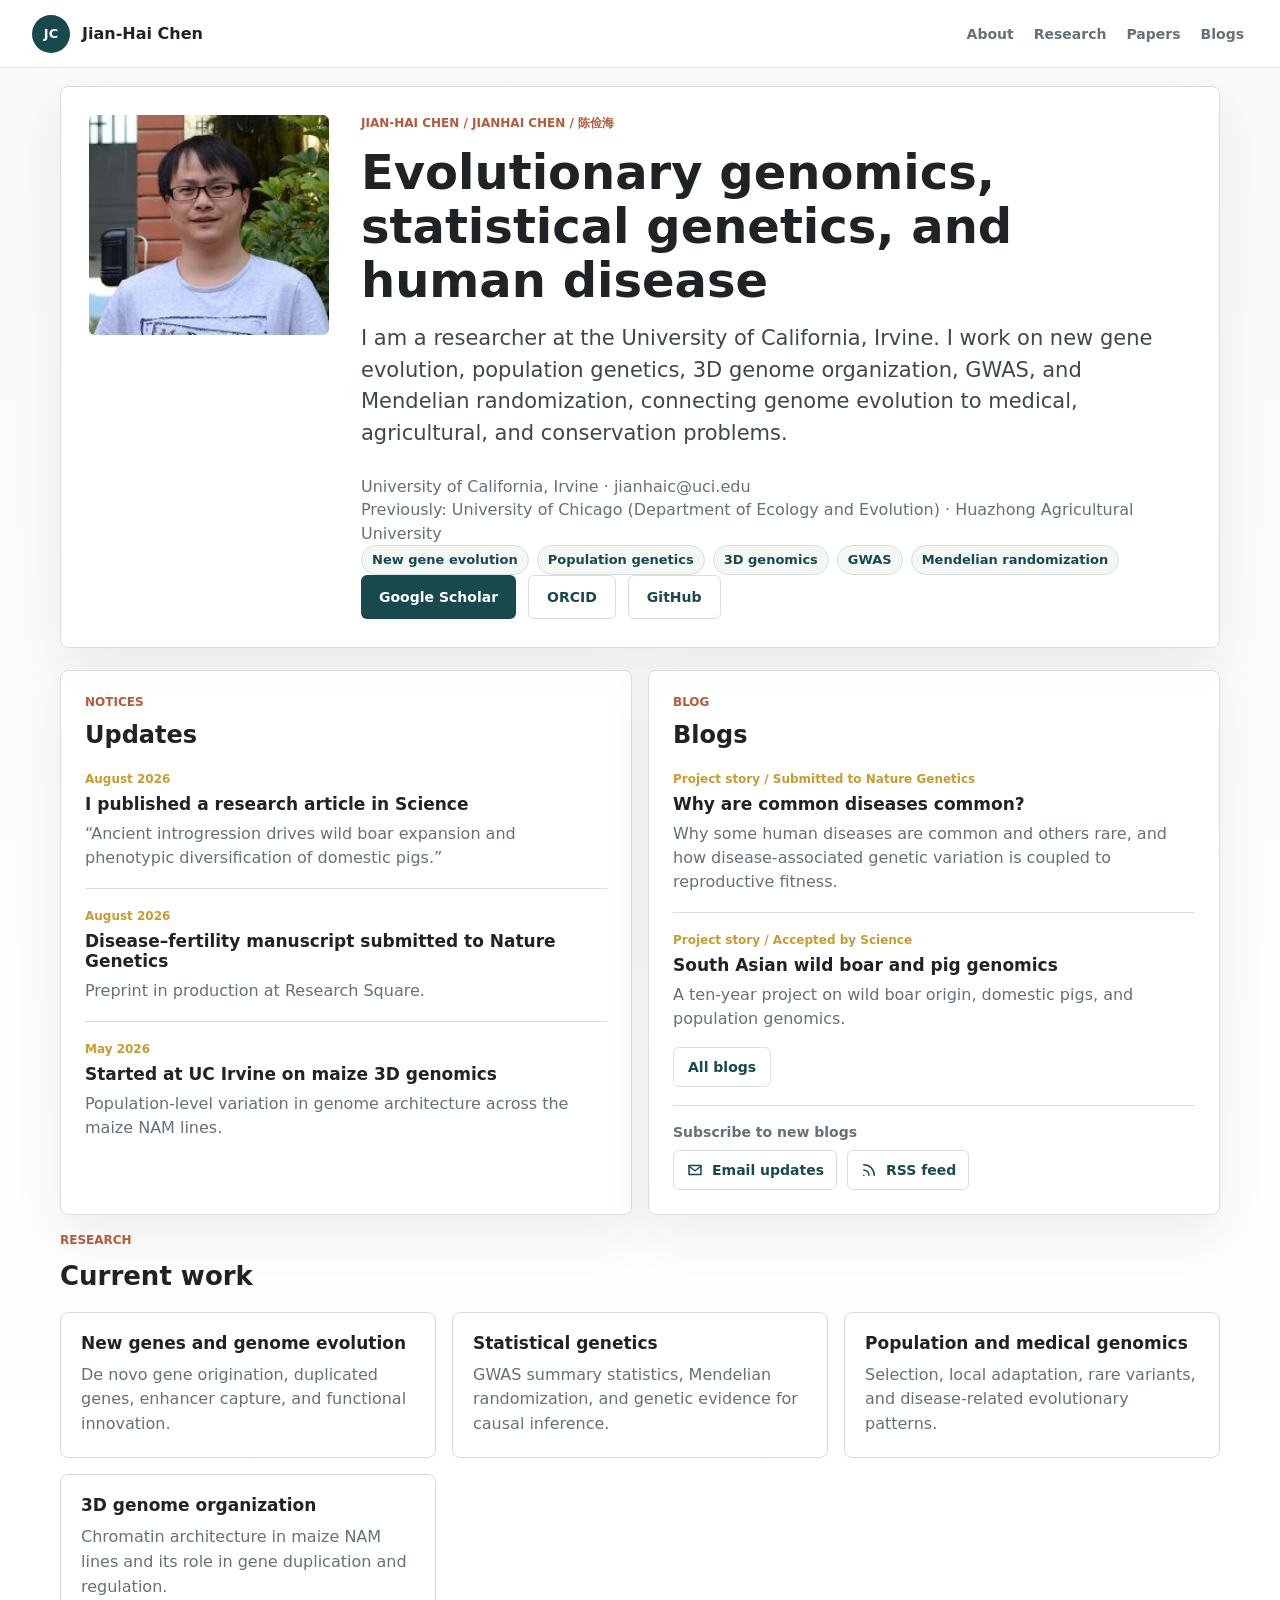
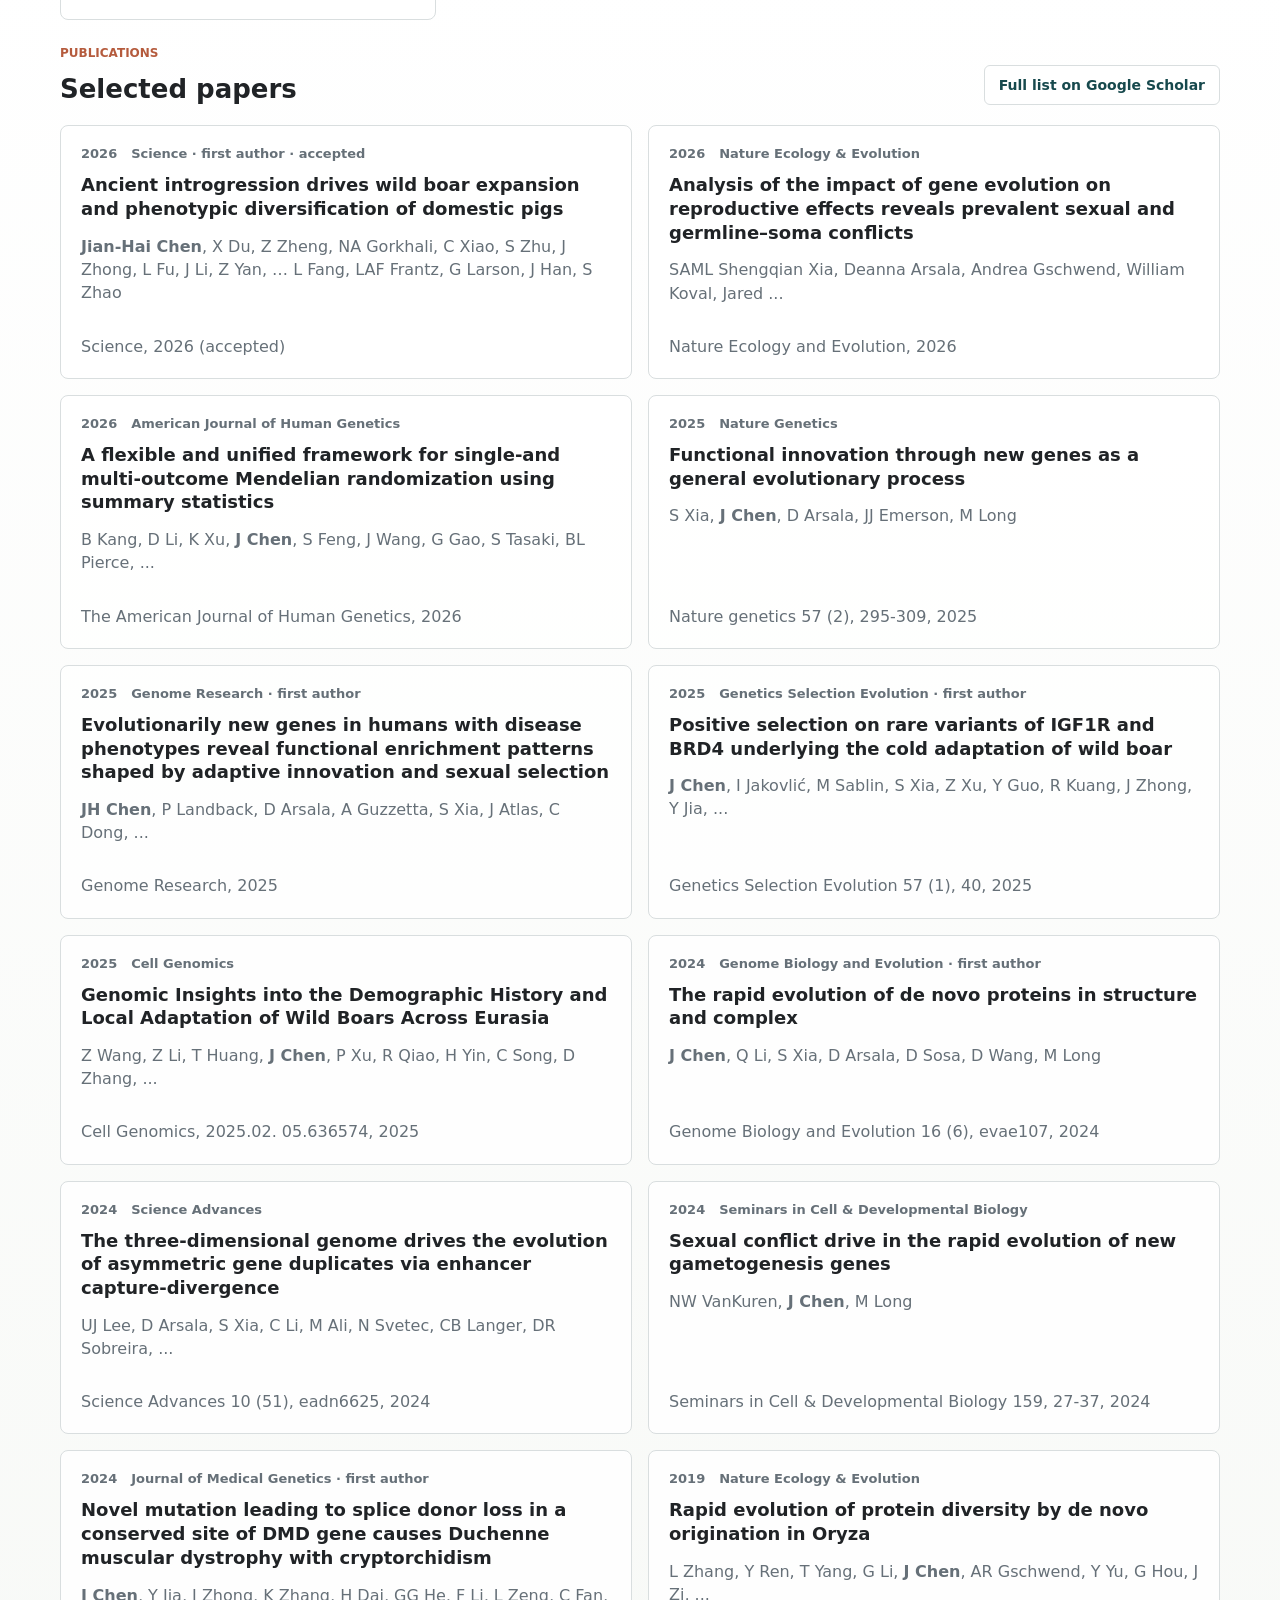
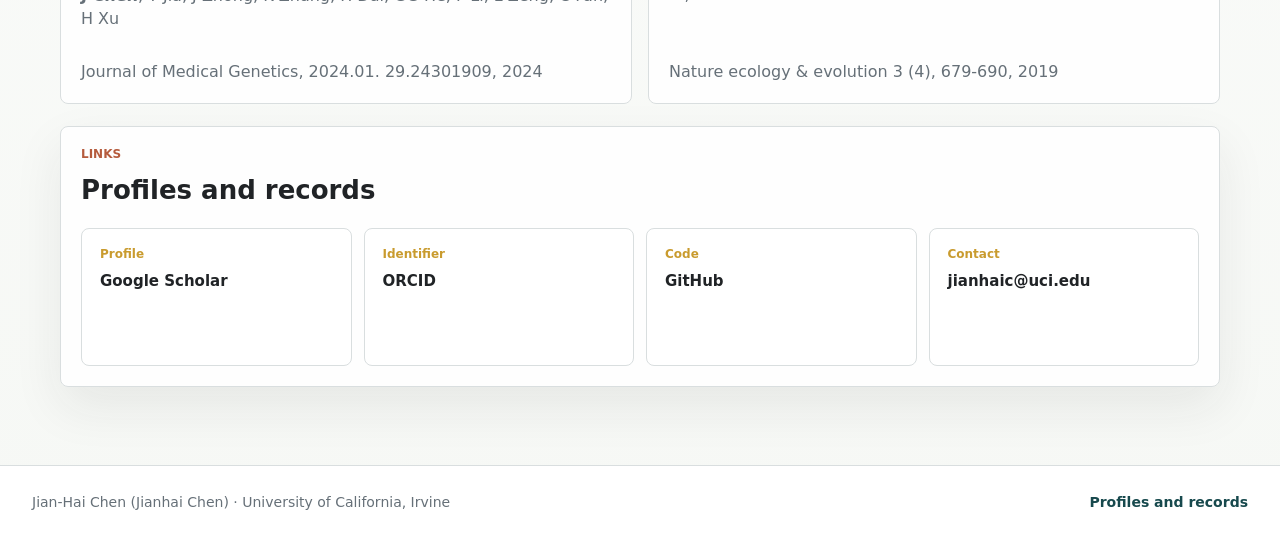
==== index.html @ 991380fd "Reword the Science update" ====
<!doctype html>
<!--
  ============================================================
  HOW TO EDIT  -  no build step, no JavaScript.
  Every word on this page is plain text inside this one file.
  Open it, change the words between the tags, save, then run
  ./publish.sh "what you changed"   (or: git add -A && git commit && git push)
  Sections are marked with  <!== EDIT ==>  comments below.
  ============================================================
-->
<html lang="en">
  <head>
    <meta charset="utf-8">
    <meta name="viewport" content="width=device-width, initial-scale=1">
    <title>Jian-Hai Chen (Jianhai Chen) | Evolutionary and statistical genomics, UC Irvine</title>
    <meta name="description" content="Jian-Hai Chen (Jianhai Chen), University of California, Irvine. Research on new gene evolution, population genetics, 3D genome organization, GWAS, and Mendelian randomization.">
    <meta name="author" content="Jian-Hai Chen">
    <link rel="canonical" href="https://jianhaichen.github.io/">
    <meta property="og:type" content="profile">
    <meta property="og:title" content="Jian-Hai Chen (Jianhai Chen) - Evolutionary and statistical genomics">
    <meta property="og:description" content="Research on new gene evolution, population genetics, 3D genome organization, GWAS, and Mendelian randomization. University of California, Irvine.">
    <meta property="og:url" content="https://jianhaichen.github.io/">
    <meta property="og:image" content="https://jianhaichen.github.io/assets/profile.jpg">
    <meta name="twitter:card" content="summary">
    <link rel="alternate" type="application/rss+xml" title="Jian-Hai Chen Blogs" href="feed.xml">
    <link rel="stylesheet" href="styles.css?v=20260829">
    <script type="application/ld+json">
{
  "@context": "https://schema.org",
  "@type": "Person",
  "name": "Jian-Hai Chen",
  "alternateName": [
    "Jianhai Chen",
    "陈俭海",
    "JH Chen"
  ],
  "url": "https://jianhaichen.github.io/",
  "image": "https://jianhaichen.github.io/assets/profile.jpg",
  "jobTitle": "Researcher",
  "affiliation": {
    "@type": "Organization",
    "name": "University of California, Irvine"
  },
  "alumniOf": [
    {
      "@type": "Organization",
      "name": "University of Chicago"
    },
    {
      "@type": "Organization",
      "name": "Huazhong Agricultural University"
    }
  ],
  "worksFor": {
    "@type": "Organization",
    "name": "University of California, Irvine"
  },
  "email": "mailto:jianhaic@uci.edu",
  "knowsAbout": [
    "Evolutionary genomics",
    "New gene evolution",
    "Population genetics",
    "3D genome organization",
    "GWAS",
    "Mendelian randomization",
    "Statistical genetics"
  ],
  "sameAs": [
    "https://scholar.google.com/citations?user=1-onMXMAAAAJ",
    "https://orcid.org/0000-0003-0093-2003",
    "https://github.com/JianhaiChen"
  ]
}
    </script>
  </head>
  <body>
    <header class="site-header" aria-label="Site navigation">
      <a class="brand" href="#top" aria-label="Jian-Hai Chen home">
        <span class="brand-mark" aria-hidden="true">JC</span>
        <span>Jian-Hai Chen</span>
      </a>
      <nav class="nav-links" aria-label="Primary">
        <a href="#about">About</a>
        <a href="#research">Research</a>
        <a href="#publications">Papers</a>
        <a href="notes/">Blogs</a>
      </nav>
    </header>

    <main id="top">

      <!-- =============== EDIT: name, one-line pitch, bio =============== -->
      <section class="front-section" id="about">
        <article class="front-card bio-card">
          <img class="bio-photo" src="assets/profile.jpg" alt="Portrait of Jian-Hai Chen" width="220" height="220">
          <div class="bio-text">
            <p class="eyebrow">Jian-Hai Chen / Jianhai Chen / &#38472;&#20461;&#28023;</p>
            <h1>Evolutionary genomics, statistical genetics, and human disease</h1>
            <p class="lead">
              I am a researcher at the University of California, Irvine. I work on new gene
              evolution, population genetics, 3D genome organization, GWAS, and Mendelian
              randomization, connecting genome evolution to medical, agricultural, and
              conservation problems.
            </p>
            <p class="profile-affiliation">University of California, Irvine &middot; jianhaic@uci.edu</p>
            <p class="profile-affiliation">Previously: University of Chicago (Department of Ecology and Evolution) &middot; Huazhong Agricultural University</p>
            <div class="profile-tags" aria-label="Research interests">
              <span class="tag">New gene evolution</span>
              <span class="tag">Population genetics</span>
              <span class="tag">3D genomics</span>
              <span class="tag">GWAS</span>
              <span class="tag">Mendelian randomization</span>
            </div>
            <div class="hero-actions">
              <a class="primary-link" href="https://scholar.google.com/citations?user=1-onMXMAAAAJ&amp;hl=en">Google Scholar</a>
              <a class="secondary-link" href="https://orcid.org/0000-0003-0093-2003">ORCID</a>
              <a class="secondary-link" href="https://github.com/JianhaiChen">GitHub</a>
            </div>
          </div>
        </article>
      </section>

      <section class="activity-row" aria-label="Updates and blogs">

        <!-- =============== EDIT: news items. Copy one block to add one. =============== -->
        <article class="front-card notice-card" id="notices">
          <div class="card-heading">
            <div>
              <p class="eyebrow">Notices</p>
              <h2>Updates</h2>
            </div>
          </div>
          <div class="compact-list">
            <div class="compact-item">
              <span>August 2026</span>
              <h3>I published a research article in Science</h3>
              <p>&ldquo;Ancient introgression drives wild boar expansion and phenotypic diversification of domestic pigs.&rdquo;</p>
            </div>
            <div class="compact-item">
              <span>August 2026</span>
              <h3>Disease&ndash;fertility manuscript submitted to Nature Genetics</h3>
              <p>Preprint in production at Research Square.</p>
            </div>
            <div class="compact-item">
              <span>May 2026</span>
              <h3>Started at UC Irvine on maize 3D genomics</h3>
              <p>Population-level variation in genome architecture across the maize NAM lines.</p>
            </div>
          </div>
        </article>

        <!-- =============== EDIT: blog links. Blog pages live in notes/ =============== -->
        <article class="front-card blog-card" id="blog">
          <div class="card-heading">
            <div>
              <p class="eyebrow">Blog</p>
              <h2>Blogs</h2>
            </div>
          </div>
          <div class="compact-list">
            <div class="compact-item">
              <span>Project story / Submitted to Nature Genetics</span>
              <h3><a href="notes/why-are-common-diseases-common.html">Why are common diseases common?</a></h3>
              <p>Why some human diseases are common and others rare, and how disease-associated genetic variation is coupled to reproductive fitness.</p>
            </div>
            <div class="compact-item">
              <span>Project story / Accepted by Science</span>
              <h3><a href="notes/south-asian-wild-boar-and-pig.html">South Asian wild boar and pig genomics</a></h3>
              <p>A ten-year project on wild boar origin, domestic pigs, and population genomics.</p>
            </div>
          </div>
          <div class="blog-actions">
            <a class="section-link" href="notes/">All blogs</a>
          </div>
          <div class="subscribe-box" aria-label="Subscribe to blogs">
            <p>Subscribe to new blogs</p>
            <div class="subscribe-actions">
              <form action="https://blogtrottr.com/" method="get">
                <input type="hidden" name="subscribe" value="https://jianhaichen.github.io/feed.xml">
                <button class="icon-link" type="submit">
                  <svg viewBox="0 0 24 24" aria-hidden="true">
                    <path d="M4 6h16v12H4z"></path>
                    <path d="m4 7 8 6 8-6"></path>
                  </svg>
                  <span>Email updates</span>
                </button>
              </form>
              <a class="icon-link" href="feed.xml">
                <svg viewBox="0 0 24 24" aria-hidden="true">
                  <path d="M5 19h.01"></path>
                  <path d="M5 5a14 14 0 0 1 14 14"></path>
                  <path d="M5 12a7 7 0 0 1 7 7"></path>
                </svg>
                <span>RSS feed</span>
              </a>
            </div>
          </div>
        </article>
      </section>

      <div class="content-shell research-only-shell">
        <div class="research-column">

          <!-- =============== EDIT: research themes =============== -->
          <section class="section-block research-section" id="research">
            <div class="section-heading">
              <p class="eyebrow">Research</p>
              <h2>Current work</h2>
            </div>
            <div class="focus-grid">
              <article>
                <h3>New genes and genome evolution</h3>
                <p>De novo gene origination, duplicated genes, enhancer capture, and functional innovation.</p>
              </article>
              <article>
                <h3>Statistical genetics</h3>
                <p>GWAS summary statistics, Mendelian randomization, and genetic evidence for causal inference.</p>
              </article>
              <article>
                <h3>Population and medical genomics</h3>
                <p>Selection, local adaptation, rare variants, and disease-related evolutionary patterns.</p>
              </article>
              <article>
                <h3>3D genome organization</h3>
                <p>Chromatin architecture in maize NAM lines and its role in gene duplication and regulation.</p>
              </article>
            </div>
          </section>

          <!-- =============== EDIT: selected papers. Copy an <article> to add one. =============== -->
          <section class="section-block publication-links-section" id="publications">
            <div class="section-heading with-action">
              <div>
                <p class="eyebrow">Publications</p>
                <h2>Selected papers</h2>
              </div>
              <a class="section-link" href="https://scholar.google.com/citations?user=1-onMXMAAAAJ&amp;hl=en">Full list on Google Scholar</a>
            </div>
            <div class="featured-list">
        <article class="featured-item">
          <div class="featured-meta">
            <span>2026</span>
            <span>Science &middot; first author &middot; accepted</span>
          </div>
          <a class="featured-title" href="notes/south-asian-wild-boar-and-pig.html">Ancient introgression drives wild boar expansion and phenotypic diversification of domestic pigs</a>
          <p class="featured-authors"><strong>Jian-Hai Chen</strong>, X Du, Z Zheng, NA Gorkhali, C Xiao, S Zhu, J Zhong, L Fu, J Li, Z Yan, &hellip; L Fang, LAF Frantz, G Larson, J Han, S Zhao</p>
          <p class="featured-venue">Science, 2026 (accepted)</p>
        </article>
        <article class="featured-item">
          <div class="featured-meta">
            <span>2026</span>
            <span>Nature Ecology &amp; Evolution</span>
          </div>
          <a class="featured-title" href="https://scholar.google.com/citations?view_op=view_citation&amp;hl=zh-CN&amp;user=1-onMXMAAAAJ&amp;pagesize=100&amp;sortby=pubdate&amp;citation_for_view=1-onMXMAAAAJ:UxriW0iASnsC">Analysis of the impact of gene evolution on reproductive effects reveals prevalent sexual and germline–soma conflicts</a>
          <p class="featured-authors">SAML Shengqian Xia, Deanna Arsala, Andrea Gschwend, William Koval, Jared ...</p>
          <p class="featured-venue">Nature Ecology and Evolution, 2026</p>
        </article>
        <article class="featured-item">
          <div class="featured-meta">
            <span>2026</span>
            <span>American Journal of Human Genetics</span>
          </div>
          <a class="featured-title" href="https://scholar.google.com/citations?view_op=view_citation&amp;hl=zh-CN&amp;user=1-onMXMAAAAJ&amp;pagesize=100&amp;sortby=pubdate&amp;citation_for_view=1-onMXMAAAAJ:dshw04ExmUIC">A flexible and unified framework for single-and multi-outcome Mendelian randomization using summary statistics</a>
          <p class="featured-authors">B Kang, D Li, K Xu, <strong>J Chen</strong>, S Feng, J Wang, G Gao, S Tasaki, BL Pierce, ...</p>
          <p class="featured-venue">The American Journal of Human Genetics, 2026</p>
        </article>
        <article class="featured-item">
          <div class="featured-meta">
            <span>2025</span>
            <span>Nature Genetics</span>
          </div>
          <a class="featured-title" href="https://scholar.google.com/citations?view_op=view_citation&amp;hl=zh-CN&amp;user=1-onMXMAAAAJ&amp;citation_for_view=1-onMXMAAAAJ:a0OBvERweLwC">Functional innovation through new genes as a general evolutionary process</a>
          <p class="featured-authors">S Xia, <strong>J Chen</strong>, D Arsala, JJ Emerson, M Long</p>
          <p class="featured-venue">Nature genetics 57 (2), 295-309, 2025</p>
        </article>
        <article class="featured-item">
          <div class="featured-meta">
            <span>2025</span>
            <span>Genome Research &middot; first author</span>
          </div>
          <a class="featured-title" href="https://scholar.google.com/citations?view_op=view_citation&amp;hl=zh-CN&amp;user=1-onMXMAAAAJ&amp;pagesize=100&amp;sortby=pubdate&amp;citation_for_view=1-onMXMAAAAJ:NMxIlDl6LWMC">Evolutionarily new genes in humans with disease phenotypes reveal functional enrichment patterns shaped by adaptive innovation and sexual selection</a>
          <p class="featured-authors"><strong>JH Chen</strong>, P Landback, D Arsala, A Guzzetta, S Xia, J Atlas, C Dong, ...</p>
          <p class="featured-venue">Genome Research, 2025</p>
        </article>
        <article class="featured-item">
          <div class="featured-meta">
            <span>2025</span>
            <span>Genetics Selection Evolution &middot; first author</span>
          </div>
          <a class="featured-title" href="https://scholar.google.com/citations?view_op=view_citation&amp;hl=zh-CN&amp;user=1-onMXMAAAAJ&amp;pagesize=100&amp;sortby=pubdate&amp;citation_for_view=1-onMXMAAAAJ:NhqRSupF_l8C">Positive selection on rare variants of IGF1R and BRD4 underlying the cold adaptation of wild boar</a>
          <p class="featured-authors"><strong>J Chen</strong>, I Jakovlić, M Sablin, S Xia, Z Xu, Y Guo, R Kuang, J Zhong, Y Jia, ...</p>
          <p class="featured-venue">Genetics Selection Evolution 57 (1), 40, 2025</p>
        </article>
        <article class="featured-item">
          <div class="featured-meta">
            <span>2025</span>
            <span>Cell Genomics</span>
          </div>
          <a class="featured-title" href="https://scholar.google.com/citations?view_op=view_citation&amp;hl=zh-CN&amp;user=1-onMXMAAAAJ&amp;pagesize=100&amp;sortby=pubdate&amp;citation_for_view=1-onMXMAAAAJ:xtRiw3GOFMkC">Genomic Insights into the Demographic History and Local Adaptation of Wild Boars Across Eurasia</a>
          <p class="featured-authors">Z Wang, Z Li, T Huang, <strong>J Chen</strong>, P Xu, R Qiao, H Yin, C Song, D Zhang, ...</p>
          <p class="featured-venue">Cell Genomics, 2025.02. 05.636574, 2025</p>
        </article>
        <article class="featured-item">
          <div class="featured-meta">
            <span>2024</span>
            <span>Genome Biology and Evolution &middot; first author</span>
          </div>
          <a class="featured-title" href="https://scholar.google.com/citations?view_op=view_citation&amp;hl=zh-CN&amp;user=1-onMXMAAAAJ&amp;citation_for_view=1-onMXMAAAAJ:pqnbT2bcN3wC">The rapid evolution of de novo proteins in structure and complex</a>
          <p class="featured-authors"><strong>J Chen</strong>, Q Li, S Xia, D Arsala, D Sosa, D Wang, M Long</p>
          <p class="featured-venue">Genome Biology and Evolution 16 (6), evae107, 2024</p>
        </article>
        <article class="featured-item">
          <div class="featured-meta">
            <span>2024</span>
            <span>Science Advances</span>
          </div>
          <a class="featured-title" href="https://scholar.google.com/citations?view_op=view_citation&amp;hl=zh-CN&amp;user=1-onMXMAAAAJ&amp;pagesize=100&amp;sortby=pubdate&amp;citation_for_view=1-onMXMAAAAJ:_xSYboBqXhAC">The three-dimensional genome drives the evolution of asymmetric gene duplicates via enhancer capture-divergence</a>
          <p class="featured-authors">UJ Lee, D Arsala, S Xia, C Li, M Ali, N Svetec, CB Langer, DR Sobreira, ...</p>
          <p class="featured-venue">Science Advances 10 (51), eadn6625, 2024</p>
        </article>
        <article class="featured-item">
          <div class="featured-meta">
            <span>2024</span>
            <span>Seminars in Cell &amp; Developmental Biology</span>
          </div>
          <a class="featured-title" href="https://scholar.google.com/citations?view_op=view_citation&amp;hl=zh-CN&amp;user=1-onMXMAAAAJ&amp;pagesize=100&amp;sortby=pubdate&amp;citation_for_view=1-onMXMAAAAJ:O3NaXMp0MMsC">Sexual conflict drive in the rapid evolution of new gametogenesis genes</a>
          <p class="featured-authors">NW VanKuren, <strong>J Chen</strong>, M Long</p>
          <p class="featured-venue">Seminars in Cell &amp; Developmental Biology 159, 27-37, 2024</p>
        </article>
        <article class="featured-item">
          <div class="featured-meta">
            <span>2024</span>
            <span>Journal of Medical Genetics &middot; first author</span>
          </div>
          <a class="featured-title" href="https://scholar.google.com/citations?view_op=view_citation&amp;hl=zh-CN&amp;user=1-onMXMAAAAJ&amp;pagesize=100&amp;sortby=pubdate&amp;citation_for_view=1-onMXMAAAAJ:2P1L_qKh6hAC">Novel mutation leading to splice donor loss in a conserved site of DMD gene causes Duchenne muscular dystrophy with cryptorchidism</a>
          <p class="featured-authors"><strong>J Chen</strong>, Y Jia, J Zhong, K Zhang, H Dai, GG He, F Li, L Zeng, C Fan, H Xu</p>
          <p class="featured-venue">Journal of Medical Genetics, 2024.01. 29.24301909, 2024</p>
        </article>
        <article class="featured-item">
          <div class="featured-meta">
            <span>2019</span>
            <span>Nature Ecology &amp; Evolution</span>
          </div>
          <a class="featured-title" href="https://scholar.google.com/citations?view_op=view_citation&amp;hl=zh-CN&amp;user=1-onMXMAAAAJ&amp;citation_for_view=1-onMXMAAAAJ:4TOpqqG69KYC">Rapid evolution of protein diversity by de novo origination in Oryza</a>
          <p class="featured-authors">L Zhang, Y Ren, T Yang, G Li, <strong>J Chen</strong>, AR Gschwend, Y Yu, G Hou, J Zi, ...</p>
          <p class="featured-venue">Nature ecology &amp; evolution 3 (4), 679-690, 2019</p>
        </article>
            </div>

            <!-- =============== EDIT: profile links =============== -->
            <div class="profiles-scholar-grid">
              <div class="profiles-panel" id="profiles">
                <div class="section-heading">
                  <p class="eyebrow">Links</p>
                  <h2>Profiles and records</h2>
                </div>
                <div class="source-grid">
                  <a class="source-item" href="https://scholar.google.com/citations?user=1-onMXMAAAAJ&amp;hl=en">
                    <span>Profile</span>
                    <strong>Google Scholar</strong>
                  </a>
                  <a class="source-item" href="https://orcid.org/0000-0003-0093-2003">
                    <span>Identifier</span>
                    <strong>ORCID</strong>
                  </a>
                  <a class="source-item" href="https://github.com/JianhaiChen">
                    <span>Code</span>
                    <strong>GitHub</strong>
                  </a>
                  <a class="source-item" href="mailto:jianhaic@uci.edu">
                    <span>Contact</span>
                    <strong>jianhaic@uci.edu</strong>
                  </a>
                </div>
              </div>
            </div>
          </section>
        </div>
      </div>
    </main>

    <footer class="site-footer">
      <p>Jian-Hai Chen (Jianhai Chen) &middot; University of California, Irvine</p>
      <a href="#profiles">Profiles and records</a>
    </footer>
  </body>
</html>
---- styles.css ----
:root {
  --ink: #202326;
  --muted: #667078;
  --line: #d9dedf;
  --paper: #f8faf7;
  --surface: #ffffff;
  --accent: #2f6f73;
  --accent-strong: #17494d;
  --warm: #b55b3d;
  --gold: #c99b2e;
  --shadow: 0 20px 50px rgba(32, 35, 38, 0.08);
  color-scheme: light;
}

* {
  box-sizing: border-box;
}

html {
  scroll-behavior: smooth;
}

body {
  margin: 0;
  font-family: Inter, ui-sans-serif, system-ui, -apple-system, BlinkMacSystemFont, "Segoe UI", sans-serif;
  color: var(--ink);
  background:
    linear-gradient(180deg, rgba(248, 250, 247, 0.94) 0%, #ffffff 42%, #f6f8f5 100%);
}

a {
  color: inherit;
  text-decoration: none;
}

button,
input {
  font: inherit;
}

.site-header {
  position: sticky;
  top: 0;
  z-index: 20;
  display: flex;
  align-items: center;
  justify-content: space-between;
  min-height: 68px;
  padding: 0 32px;
  background: rgba(255, 255, 255, 0.9);
  border-bottom: 1px solid rgba(217, 222, 223, 0.75);
  backdrop-filter: blur(18px);
}

.brand,
.nav-links {
  display: flex;
  align-items: center;
  gap: 12px;
}

.brand {
  font-weight: 720;
}

.brand-mark {
  display: inline-grid;
  place-items: center;
  width: 38px;
  height: 38px;
  border-radius: 50%;
  color: #ffffff;
  background: var(--accent-strong);
  font-size: 13px;
}

.nav-links a {
  color: var(--muted);
  font-size: 14px;
  font-weight: 620;
  padding: 8px 4px;
}

.nav-links a:hover,
.nav-links a:focus-visible {
  color: var(--accent-strong);
}

main {
  width: min(1160px, calc(100% - 40px));
  margin: 0 auto;
}

.front-section {
  padding: 18px 0 22px;
}

.front-card,
.profiles-panel {
  border: 1px solid var(--line);
  border-radius: 8px;
  background: rgba(255, 255, 255, 0.9);
  box-shadow: var(--shadow);
}

.bio-card {
  display: grid;
  grid-template-columns: 240px minmax(0, 1fr);
  gap: 32px;
  align-items: start;
  padding: 28px;
}

.bio-photo {
  width: 100%;
  aspect-ratio: 1 / 1;
  object-fit: cover;
  border-radius: 6px;
  background: #e7ebe9;
}

.bio-text {
  min-width: 0;
}

.front-card h1 {
  margin-bottom: 16px;
  font-size: clamp(32px, 3.8vw, 48px);
  line-height: 1.12;
}

.front-card h2 {
  margin-bottom: 0;
  font-size: 24px;
}

.notice-card,
.blog-card {
  padding: 24px;
}

.updates-section {
  display: grid;
  grid-template-columns: repeat(2, minmax(0, 1fr));
  gap: 16px;
  padding: 0 0 44px;
}

.activity-row {
  display: grid;
  grid-template-columns: repeat(2, minmax(0, 1fr));
  gap: 16px;
  padding: 0 0 18px;
}

.content-shell {
  display: grid;
  grid-template-columns: minmax(300px, 0.78fr) minmax(0, 1.8fr);
  gap: 18px;
  align-items: start;
  padding: 4px 0 78px;
}

.research-only-shell {
  grid-template-columns: 1fr;
  padding-top: 0;
}

.activity-column,
.research-column {
  display: grid;
  gap: 18px;
  min-width: 0;
}

.content-shell .section-block {
  padding: 0;
}

.card-heading {
  display: flex;
  align-items: start;
  justify-content: space-between;
  gap: 16px;
  margin-bottom: 20px;
}

.item-count {
  display: inline-flex;
  align-items: center;
  min-height: 30px;
  padding: 0 10px;
  border: 1px solid var(--line);
  border-radius: 999px;
  color: var(--muted);
  background: #f7faf7;
  font-size: 12px;
  font-weight: 740;
  white-space: nowrap;
}

.compact-list {
  display: grid;
  gap: 18px;
}

.compact-item {
  padding-top: 16px;
  border-top: 1px solid var(--line);
}

.compact-item:first-child {
  padding-top: 0;
  border-top: 0;
}

.compact-item span {
  display: inline-block;
  margin-bottom: 8px;
  color: var(--gold);
  font-size: 12px;
  font-weight: 780;
}

.compact-item h3 {
  margin-bottom: 8px;
  font-size: 17px;
}

.compact-item p {
  margin-bottom: 0;
  color: var(--muted);
  line-height: 1.5;
}

.compact-item a:hover,
.compact-item a:focus-visible {
  color: var(--accent);
  text-decoration: underline;
}

.blog-actions {
  display: flex;
  flex-wrap: wrap;
  gap: 10px;
  margin-top: 16px;
}

.pager {
  display: flex;
  align-items: center;
  justify-content: space-between;
  gap: 10px;
  margin-top: 18px;
  padding-top: 14px;
  border-top: 1px solid var(--line);
  color: var(--muted);
  font-size: 13px;
  font-weight: 720;
}

.pager button {
  display: inline-grid;
  place-items: center;
  width: 34px;
  height: 34px;
  border: 1px solid var(--line);
  border-radius: 50%;
  color: var(--accent-strong);
  background: #ffffff;
  cursor: pointer;
}

.pager button:hover,
.pager button:focus-visible {
  border-color: rgba(47, 111, 115, 0.52);
  color: var(--accent);
}

.pager button:disabled {
  color: #aab3b6;
  background: #f2f4f2;
  cursor: default;
}

.subscribe-box {
  margin-top: 18px;
  padding-top: 18px;
  border-top: 1px solid var(--line);
}

.subscribe-box p {
  margin-bottom: 10px;
  color: var(--muted);
  font-size: 14px;
  font-weight: 700;
}

.subscribe-actions {
  display: flex;
  flex-wrap: wrap;
  gap: 10px;
}

.subscribe-actions form {
  margin: 0;
}

.icon-link {
  display: inline-flex;
  align-items: center;
  gap: 8px;
  min-height: 40px;
  padding: 0 12px;
  border: 1px solid var(--line);
  border-radius: 6px;
  color: var(--accent-strong);
  background: #ffffff;
  font-size: 14px;
  font-weight: 740;
  cursor: pointer;
}

.icon-link svg {
  width: 18px;
  height: 18px;
  fill: none;
  stroke: currentColor;
  stroke-width: 2;
  stroke-linecap: round;
  stroke-linejoin: round;
}

.icon-link:hover,
.icon-link:focus-visible {
  border-color: rgba(47, 111, 115, 0.52);
  color: var(--accent);
}

.intro-section {
  min-height: calc(100vh - 68px);
  display: grid;
  grid-template-columns: minmax(0, 1fr) 360px;
  gap: 56px;
  align-items: center;
  padding: 72px 0 60px;
}

.intro-copy {
  max-width: 760px;
}

.eyebrow {
  margin: 0 0 14px;
  color: var(--warm);
  font-size: 12px;
  font-weight: 760;
  letter-spacing: 0;
  text-transform: uppercase;
}

h1,
h2,
h3,
p {
  margin-top: 0;
}

h1 {
  margin-bottom: 24px;
  font-size: clamp(46px, 7vw, 74px);
  line-height: 1.02;
  letter-spacing: 0;
}

h1 span {
  display: block;
  color: var(--muted);
  font-size: 0.42em;
  font-weight: 560;
  line-height: 1.12;
  margin-top: 10px;
}

.lead {
  max-width: 860px;
  margin-bottom: 26px;
  color: #3f474b;
  font-size: clamp(17px, 1.8vw, 21px);
  line-height: 1.5;
}

.hero-actions {
  display: flex;
  flex-wrap: wrap;
  gap: 12px;
}

.primary-link,
.secondary-link {
  display: inline-flex;
  align-items: center;
  justify-content: center;
  min-height: 44px;
  padding: 0 18px;
  border-radius: 6px;
  font-size: 14px;
  font-weight: 720;
}

.primary-link {
  color: #ffffff;
  background: var(--accent-strong);
}

.secondary-link {
  color: var(--accent-strong);
  border: 1px solid var(--line);
  background: rgba(255, 255, 255, 0.62);
}

.profile-panel {
  display: grid;
  gap: 20px;
  align-content: start;
  padding: 20px;
  background: var(--surface);
  border: 1px solid var(--line);
  border-radius: 8px;
  box-shadow: var(--shadow);
}

.profile-photo {
  width: 100%;
  aspect-ratio: 1 / 1;
  object-fit: cover;
  border-radius: 6px;
  background: #e7ebe9;
}

.profile-name {
  margin-bottom: 6px;
  font-size: 22px;
  font-weight: 760;
}

.profile-affiliation {
  margin-bottom: 0;
  color: var(--muted);
  line-height: 1.45;
}

.profile-tags,
.year-filter {
  display: flex;
  flex-wrap: wrap;
  gap: 8px;
}

.tag,
.year-chip {
  display: inline-flex;
  align-items: center;
  min-height: 30px;
  padding: 0 10px;
  border: 1px solid var(--line);
  border-radius: 999px;
  color: var(--accent-strong);
  background: #f4f8f5;
  font-size: 13px;
  font-weight: 680;
}

.research-section {
  padding-top: 0;
}

.research-layout {
  display: grid;
  grid-template-columns: minmax(0, 1fr) 260px;
  gap: 18px;
  align-items: start;
  margin-bottom: 18px;
}

.profiles-panel {
  padding: 24px;
}

.content-shell .profiles-panel {
  padding: 20px;
}

.profiles-panel .section-heading {
  margin-bottom: 22px;
}

.section-block {
  padding: 36px 0 70px;
}

.section-heading {
  max-width: 760px;
  margin-bottom: 20px;
}

.section-heading.with-action {
  display: flex;
  align-items: end;
  justify-content: space-between;
  gap: 24px;
  max-width: 100%;
}

h2 {
  margin-bottom: 0;
  font-size: clamp(32px, 5vw, 52px);
  line-height: 1.05;
  letter-spacing: 0;
}

h3 {
  margin-bottom: 10px;
  font-size: 20px;
  letter-spacing: 0;
}

.content-shell h2 {
  font-size: 26px;
  line-height: 1.18;
}

.content-shell h3 {
  font-size: 17px;
}

.focus-grid {
  display: grid;
  grid-template-columns: repeat(3, 1fr);
  gap: 16px;
}

.focus-grid article,
.featured-item,
.publication-item,
.evidence-panel,
.source-item,
.note-item {
  border: 1px solid var(--line);
  border-radius: 8px;
  background: rgba(255, 255, 255, 0.86);
}

.focus-grid article {
  padding: 20px;
}

.focus-grid p {
  margin-bottom: 0;
  color: var(--muted);
  line-height: 1.55;
}

.journey-layout {
  display: grid;
  grid-template-columns: minmax(0, 1fr) 360px;
  gap: 18px;
  align-items: start;
}

.evidence-panel h3 {
  margin-bottom: 8px;
}

.evidence-panel dd {
  margin-bottom: 0;
  color: var(--muted);
  line-height: 1.55;
}

.evidence-panel {
  padding: 22px;
}

.evidence-panel dl {
  display: grid;
  gap: 18px;
  margin: 18px 0 0;
}

.evidence-panel dt {
  margin-bottom: 4px;
  color: var(--accent-strong);
  font-size: 13px;
  font-weight: 780;
}

.evidence-panel dd {
  margin-left: 0;
}

.evidence-panel a {
  color: var(--accent-strong);
  font-weight: 730;
}

.focus-index {
  display: inline-block;
  margin-bottom: 24px;
  color: var(--gold);
  font-size: 13px;
  font-weight: 780;
}

.featured-list {
  display: grid;
  grid-template-columns: repeat(4, 1fr);
  gap: 16px;
}

.research-column .featured-list {
  grid-template-columns: repeat(2, minmax(0, 1fr));
}

.publication-links-section {
  padding-top: 22px;
}

.research-column .publication-links-section {
  margin-top: 8px;
}

.profiles-scholar-grid {
  display: grid;
  grid-template-columns: 1fr;
  gap: 18px;
  margin-top: 22px;
}

.featured-item {
  display: flex;
  flex-direction: column;
  min-height: 230px;
  padding: 20px;
}

.featured-meta,
.publication-meta {
  display: flex;
  flex-wrap: wrap;
  gap: 8px 14px;
  margin-bottom: 12px;
  color: var(--muted);
  font-size: 13px;
  font-weight: 680;
}

.featured-title,
.publication-title {
  color: var(--ink);
  font-weight: 760;
  line-height: 1.32;
}

.featured-title {
  margin-bottom: 14px;
  font-size: 18px;
}

.featured-authors,
.featured-venue,
.publication-authors,
.publication-venue {
  color: var(--muted);
  line-height: 1.45;
}

.featured-authors {
  margin-bottom: 10px;
}

.featured-venue {
  margin-top: auto;
  margin-bottom: 0;
  padding-top: 20px;
}

.publication-tools {
  display: grid;
  grid-template-columns: minmax(0, 1fr) auto;
  gap: 16px;
  align-items: end;
  margin-bottom: 16px;
}

.search-field {
  display: grid;
  gap: 8px;
  color: var(--muted);
  font-size: 13px;
  font-weight: 700;
}

.search-field input {
  width: 100%;
  min-height: 46px;
  padding: 0 14px;
  border: 1px solid var(--line);
  border-radius: 6px;
  color: var(--ink);
  background: #ffffff;
}

.search-field input:focus {
  outline: 2px solid rgba(47, 111, 115, 0.18);
  border-color: var(--accent);
}

.control-group {
  display: flex;
  min-height: 46px;
  padding: 4px;
  border: 1px solid var(--line);
  border-radius: 8px;
  background: #ffffff;
}

.segmented-button {
  min-width: 96px;
  border: 0;
  border-radius: 6px;
  color: var(--muted);
  background: transparent;
  font-weight: 740;
  cursor: pointer;
}

.segmented-button.active {
  color: #ffffff;
  background: var(--accent-strong);
}

.year-filter {
  margin-bottom: 18px;
}

.year-chip {
  cursor: pointer;
}

.year-chip.active {
  color: #ffffff;
  border-color: var(--accent-strong);
  background: var(--accent-strong);
}

.publication-count {
  margin-bottom: 18px;
  color: var(--muted);
  font-size: 14px;
  font-weight: 650;
}

.publication-list {
  display: grid;
  gap: 12px;
}

.publication-item {
  display: grid;
  grid-template-columns: 84px minmax(0, 1fr);
  gap: 22px;
  padding: 20px;
}

.publication-year {
  color: var(--accent-strong);
  font-size: 22px;
  font-weight: 780;
}

.publication-title {
  display: inline-block;
  margin-bottom: 10px;
  font-size: 18px;
}

.publication-title:hover,
.publication-title:focus-visible {
  color: var(--accent);
  text-decoration: underline;
}

.publication-authors,
.publication-venue {
  margin-bottom: 8px;
  font-size: 14px;
}

.publication-authors strong {
  color: var(--ink);
}

.analytics-section {
  padding-bottom: 70px;
}

.section-link {
  display: inline-flex;
  align-items: center;
  min-height: 40px;
  padding: 0 14px;
  border: 1px solid var(--line);
  border-radius: 6px;
  color: var(--accent-strong);
  background: #ffffff;
  font-size: 14px;
  font-weight: 740;
}

.notes-grid {
  display: grid;
  grid-template-columns: repeat(2, 1fr);
  gap: 16px;
}

.note-item {
  padding: 24px;
}

.note-item span {
  display: inline-block;
  margin-bottom: 18px;
  color: var(--gold);
  font-size: 13px;
  font-weight: 780;
}

.note-item p {
  color: var(--muted);
  line-height: 1.55;
}

.note-item a {
  color: var(--accent-strong);
  font-weight: 740;
}

.note-item code {
  padding: 2px 5px;
  border-radius: 4px;
  background: #edf2ee;
}

.note-page {
  max-width: 820px;
}

.note-page p:not(.eyebrow):not(.lead) {
  color: #3f474b;
  font-size: 18px;
  line-height: 1.72;
}

.note-page ul {
  margin: 0 0 18px;
  padding-left: 22px;
  color: #3f474b;
  font-size: 18px;
  line-height: 1.72;
}

.note-page li {
  margin-bottom: 10px;
}

.note-page blockquote {
  margin: 0 0 18px;
  padding: 4px 0 4px 20px;
  border-left: 3px solid var(--accent);
  color: var(--muted);
}

.note-page blockquote p {
  margin: 0;
  font-size: 17px;
}

.note-page hr {
  margin: 32px 0;
  border: 0;
  border-top: 1px solid var(--line);
}

.citation-chart {
  display: grid;
  grid-template-columns: repeat(14, minmax(28px, 1fr));
  gap: 10px;
  align-items: end;
  min-height: 330px;
  padding: 28px 20px 20px;
  border: 1px solid var(--line);
  border-radius: 8px;
  background: #ffffff;
  box-shadow: var(--shadow);
}

.bar-wrap {
  display: grid;
  grid-template-rows: 1fr auto auto;
  gap: 8px;
  min-height: 270px;
  text-align: center;
}

.bar {
  align-self: end;
  width: 100%;
  min-height: 4px;
  border-radius: 5px 5px 0 0;
  background: linear-gradient(180deg, var(--accent) 0%, var(--accent-strong) 100%);
}

.bar-value {
  color: var(--ink);
  font-size: 12px;
  font-weight: 720;
}

.bar-year {
  color: var(--muted);
  font-size: 12px;
}

.sources-section {
  padding-bottom: 92px;
}

.source-grid {
  display: grid;
  grid-template-columns: repeat(2, 1fr);
  gap: 12px;
}

.research-column .source-grid {
  grid-template-columns: repeat(4, minmax(0, 1fr));
}

.source-item {
  display: grid;
  align-content: start;
  gap: 10px;
  min-height: 138px;
  padding: 18px;
}

.source-item span {
  color: var(--gold);
  font-size: 12px;
  font-weight: 780;
}

.source-item strong {
  color: var(--ink);
  font-size: 15px;
  line-height: 1.35;
}

.source-item:hover,
.source-item:focus-visible {
  border-color: rgba(47, 111, 115, 0.52);
  box-shadow: 0 12px 28px rgba(32, 35, 38, 0.08);
}

.site-footer {
  display: flex;
  align-items: center;
  justify-content: space-between;
  gap: 20px;
  padding: 28px 32px;
  color: var(--muted);
  border-top: 1px solid var(--line);
  background: #ffffff;
  font-size: 14px;
}

.site-footer p {
  margin-bottom: 0;
}

.site-footer a {
  color: var(--accent-strong);
  font-weight: 740;
}

@media (max-width: 920px) {
  .intro-section {
    grid-template-columns: 1fr;
    gap: 28px;
    min-height: auto;
    padding-top: 48px;
  }

  .front-section {
    padding-top: 36px;
  }

  .bio-card {
    grid-template-columns: 180px minmax(0, 1fr);
  }

  .updates-section,
  .activity-row,
  .content-shell,
  .research-layout,
  .profiles-scholar-grid {
    grid-template-columns: 1fr;
  }

  .profile-panel {
    grid-template-columns: 156px minmax(0, 1fr);
    align-items: center;
  }

  .profile-photo {
    grid-row: span 2;
  }

  .focus-grid,
  .featured-list,
  .notes-grid,
  .source-grid {
    grid-template-columns: repeat(2, 1fr);
  }

  .journey-layout {
    grid-template-columns: 1fr;
  }

  .citation-chart {
    grid-template-columns: repeat(7, minmax(34px, 1fr));
  }
}

@media (max-width: 680px) {
  .site-header {
    align-items: flex-start;
    flex-direction: column;
    gap: 10px;
    padding: 14px 20px;
  }

  .nav-links {
    width: 100%;
    justify-content: space-between;
  }

  main {
    width: min(100% - 28px, 1160px);
  }

  h1 {
    font-size: 48px;
  }

  .front-section {
    padding-top: 26px;
  }

  .bio-card {
    grid-template-columns: 1fr;
  }

  .content-shell {
    padding-bottom: 54px;
  }

  .card-heading {
    align-items: flex-start;
  }

  .bio-photo {
    max-height: 320px;
  }

  .focus-grid,
  .featured-list,
  .notes-grid,
  .publication-tools,
  .source-grid {
    grid-template-columns: 1fr;
  }

  .profile-panel {
    grid-template-columns: 1fr;
  }

  .profile-photo {
    grid-row: auto;
    max-height: 320px;
  }

  .publication-item {
    grid-template-columns: 1fr;
    gap: 8px;
  }

  .publication-year {
    font-size: 16px;
  }

  .control-group {
    width: 100%;
  }

  .segmented-button {
    flex: 1;
    min-width: 0;
  }

  .citation-chart {
    grid-template-columns: repeat(4, minmax(36px, 1fr));
    gap: 8px;
    padding: 20px 12px;
  }

  .site-footer {
    align-items: flex-start;
    flex-direction: column;
    padding: 24px 20px;
  }
}
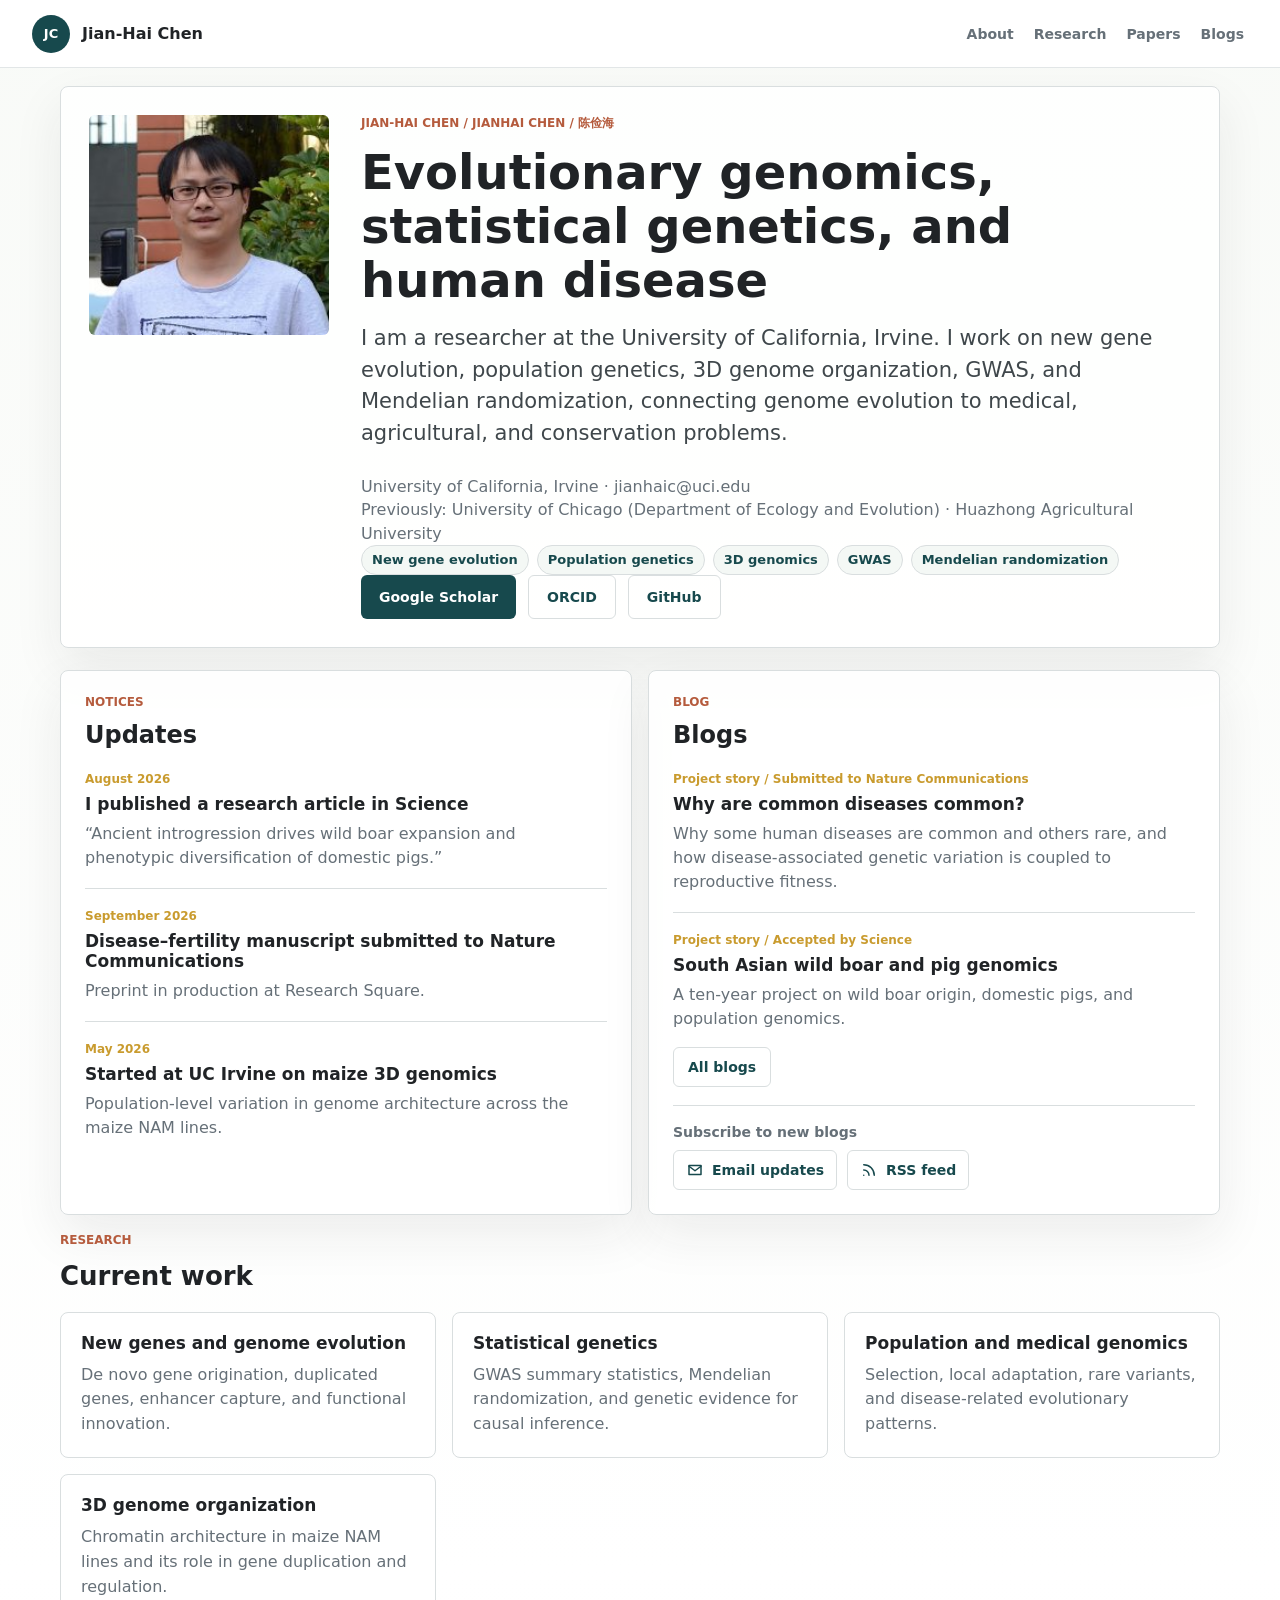
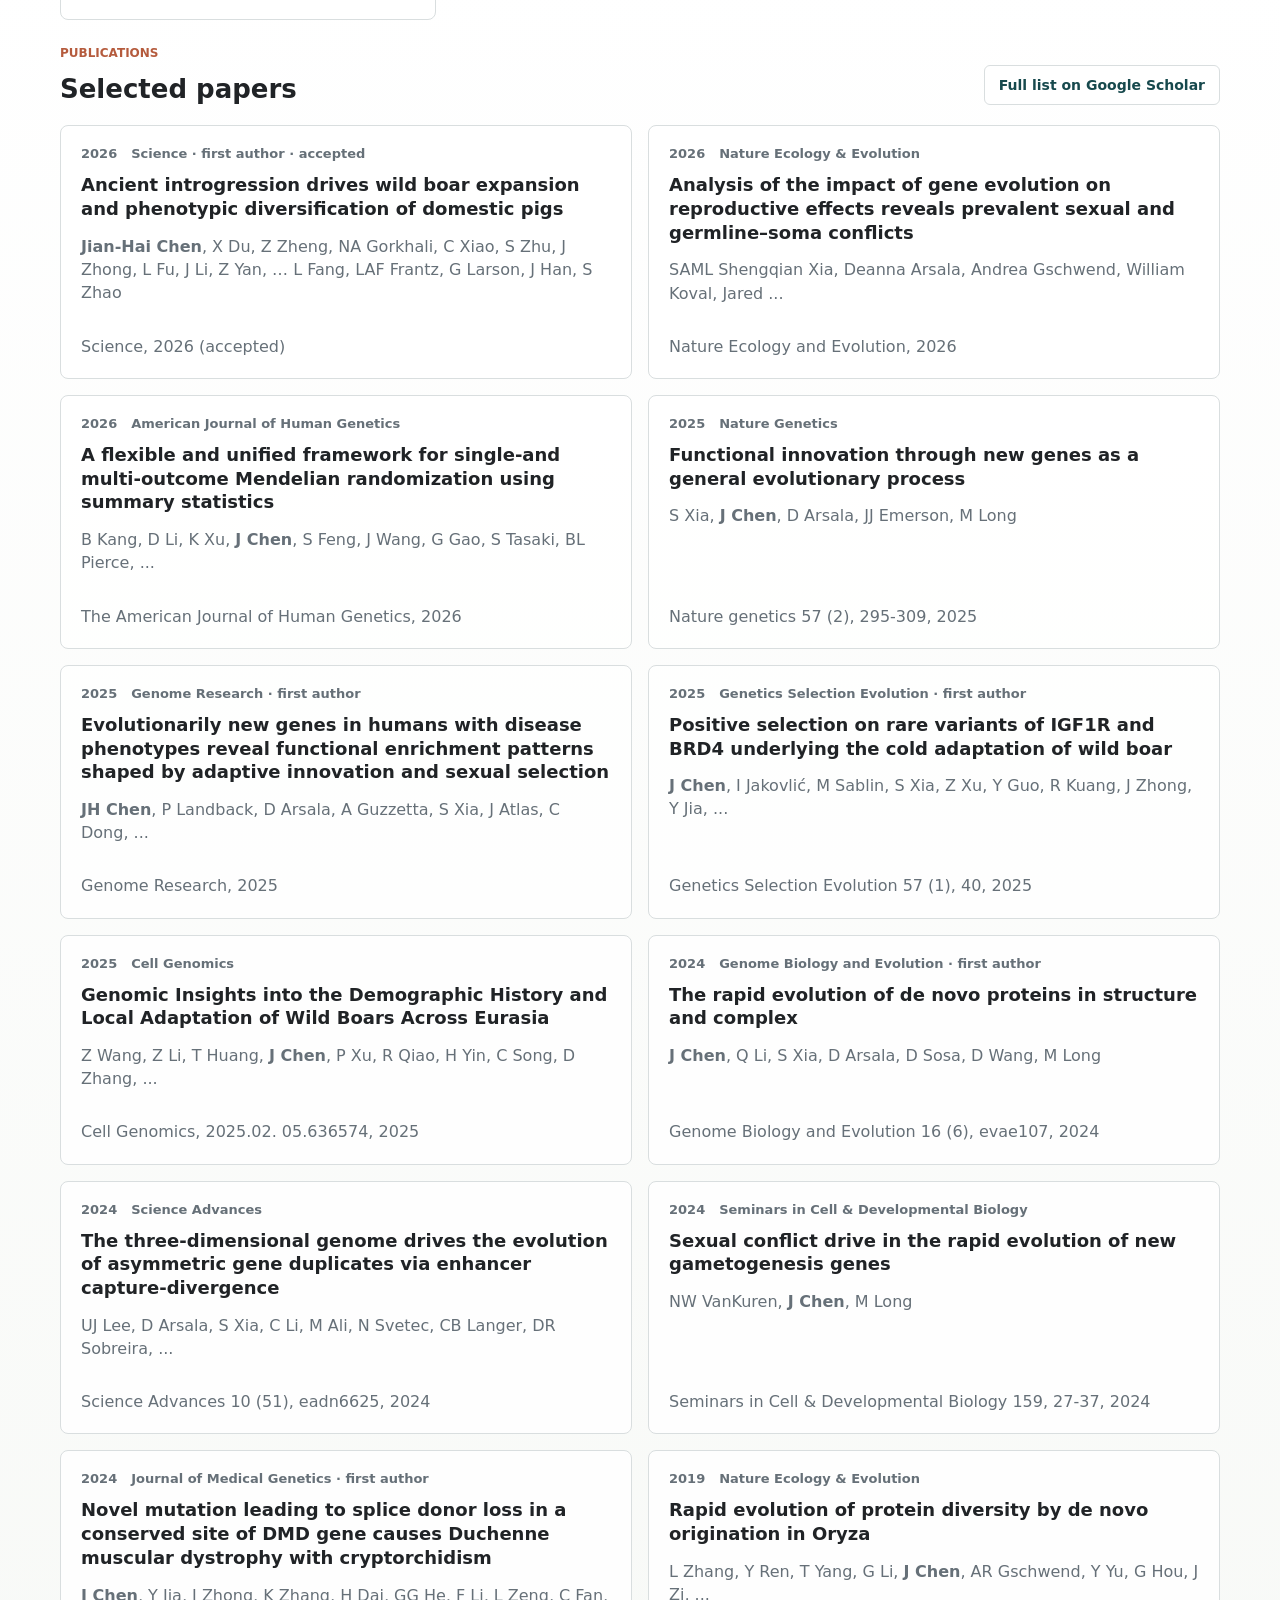
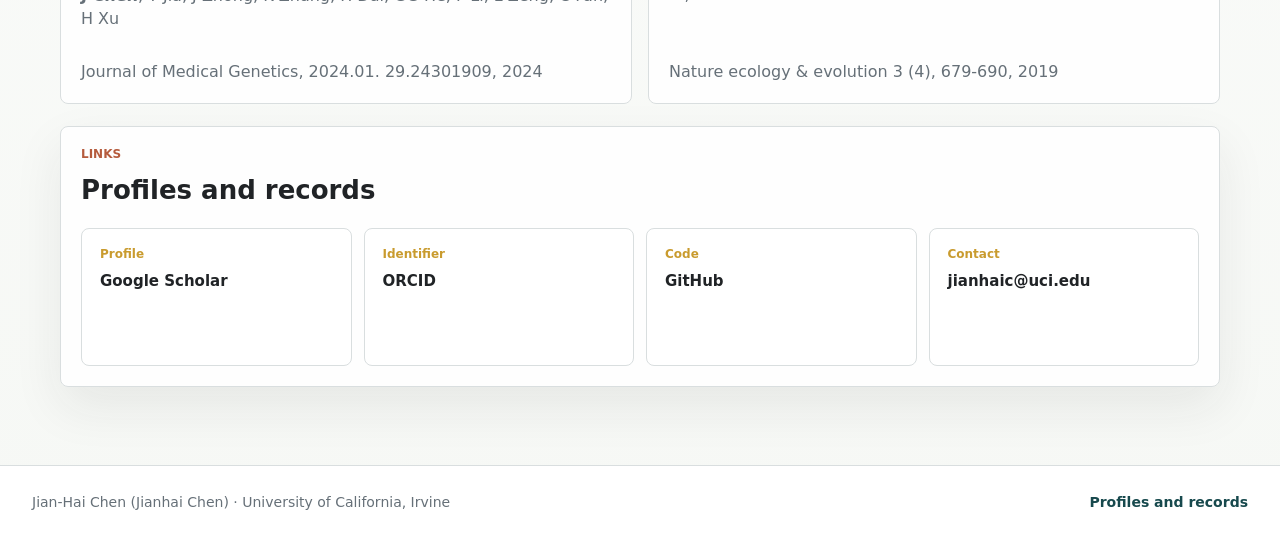
==== commit d0a8a7d9: "Update common-diseases note: age-dependent selection section, Nature Communications submission" ====
--- a/index.html
+++ b/index.html
@@ -137,8 +137,8 @@
               <p>&ldquo;Ancient introgression drives wild boar expansion and phenotypic diversification of domestic pigs.&rdquo;</p>
             </div>
             <div class="compact-item">
-              <span>August 2026</span>
-              <h3>Disease&ndash;fertility manuscript submitted to Nature Genetics</h3>
+              <span>September 2026</span>
+              <h3>Disease&ndash;fertility manuscript submitted to Nature Communications</h3>
               <p>Preprint in production at Research Square.</p>
             </div>
             <div class="compact-item">
@@ -159,7 +159,7 @@
           </div>
           <div class="compact-list">
             <div class="compact-item">
-              <span>Project story / Submitted to Nature Genetics</span>
+              <span>Project story / Submitted to Nature Communications</span>
               <h3><a href="notes/why-are-common-diseases-common.html">Why are common diseases common?</a></h3>
               <p>Why some human diseases are common and others rare, and how disease-associated genetic variation is coupled to reproductive fitness.</p>
             </div>
@@ -382,6 +382,13 @@
     <footer class="site-footer">
       <p>Jian-Hai Chen (Jianhai Chen) &middot; University of California, Irvine</p>
       <a href="#profiles">Profiles and records</a>
+
+      <!-- Hidden owner entry: visit /#edit . GitHub handles the login. -->
+      <div class="edit-bar" id="edit">
+        <a href="https://github.com/JianhaiChen/JianhaiChen.github.io/edit/main/index.html">Edit homepage</a>
+        <a href="https://github.com/JianhaiChen/JianhaiChen.github.io/tree/main/blog-posts">Blog sources</a>
+        <a href="https://github.com/JianhaiChen/JianhaiChen.github.io">Repository</a>
+      </div>
     </footer>
   </body>
 </html>
--- a/styles.css
+++ b/styles.css
@@ -1130,3 +1130,29 @@
     padding: 24px 20px;
   }
 }
+
+/* Owner-only edit bar: hidden until the URL ends in #edit. */
+.edit-bar {
+  display: none;
+}
+
+.edit-bar:target {
+  display: flex;
+  flex-wrap: wrap;
+  gap: 0.75rem;
+  justify-content: center;
+  margin-top: 0.9rem;
+}
+
+.edit-bar a {
+  border: 1px solid var(--line);
+  border-radius: 999px;
+  padding: 0.3rem 0.85rem;
+  font-size: 0.85rem;
+  color: var(--accent-strong);
+  background: var(--surface);
+}
+
+.edit-bar a:hover {
+  border-color: var(--accent);
+}
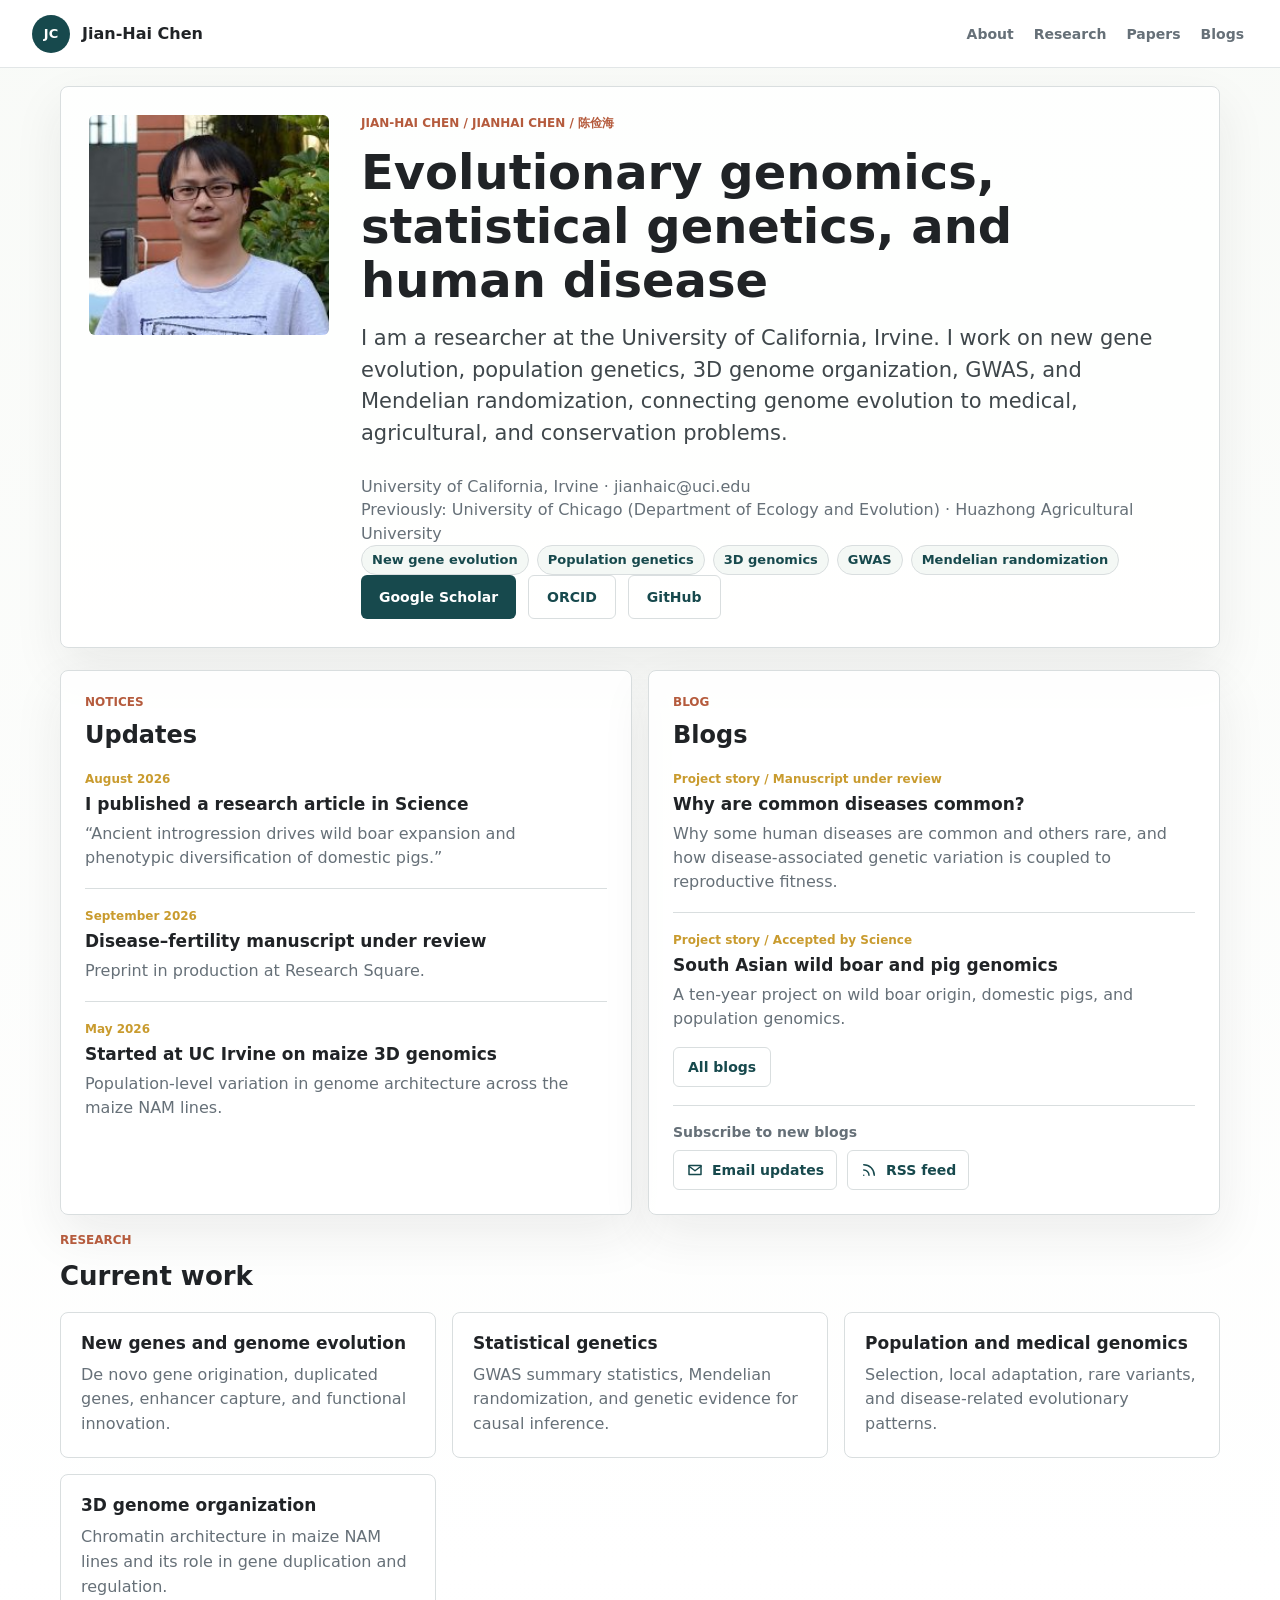
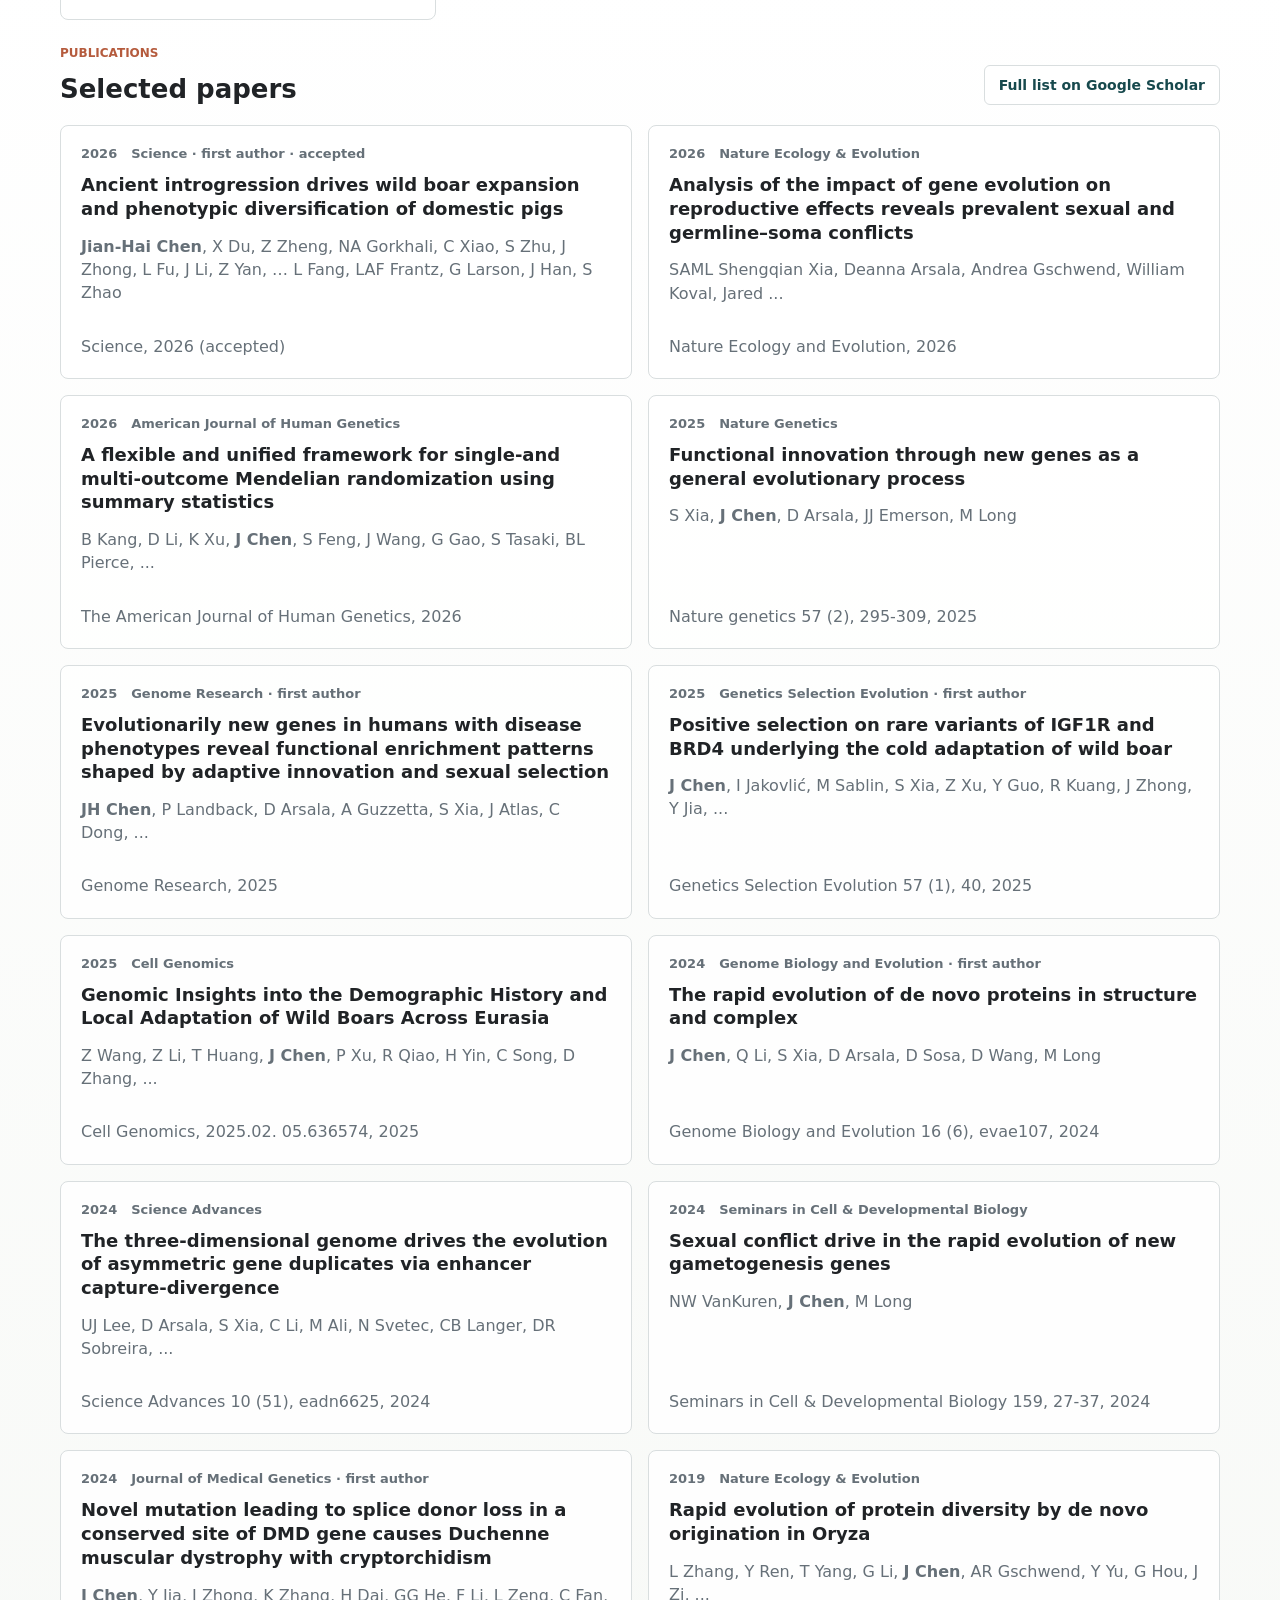
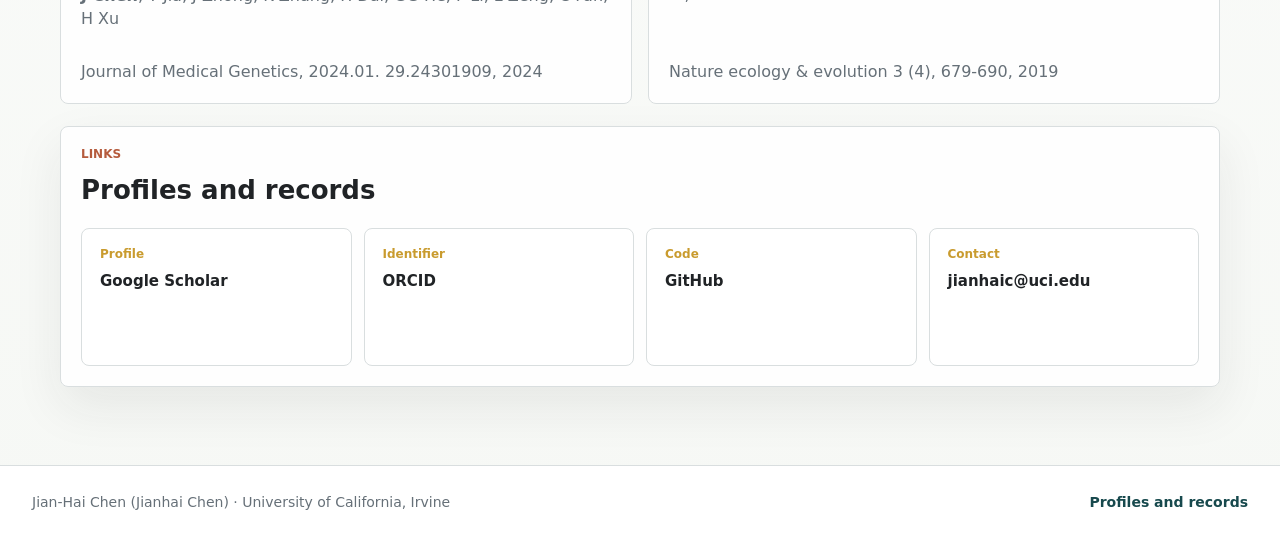
==== commit 28000734: "Keep submission venue unnamed" ====
--- a/index.html
+++ b/index.html
@@ -138,7 +138,7 @@
             </div>
             <div class="compact-item">
               <span>September 2026</span>
-              <h3>Disease&ndash;fertility manuscript submitted to Nature Communications</h3>
+              <h3>Disease&ndash;fertility manuscript under review</h3>
               <p>Preprint in production at Research Square.</p>
             </div>
             <div class="compact-item">
@@ -159,7 +159,7 @@
           </div>
           <div class="compact-list">
             <div class="compact-item">
-              <span>Project story / Submitted to Nature Communications</span>
+              <span>Project story / Manuscript under review</span>
               <h3><a href="notes/why-are-common-diseases-common.html">Why are common diseases common?</a></h3>
               <p>Why some human diseases are common and others rare, and how disease-associated genetic variation is coupled to reproductive fitness.</p>
             </div>
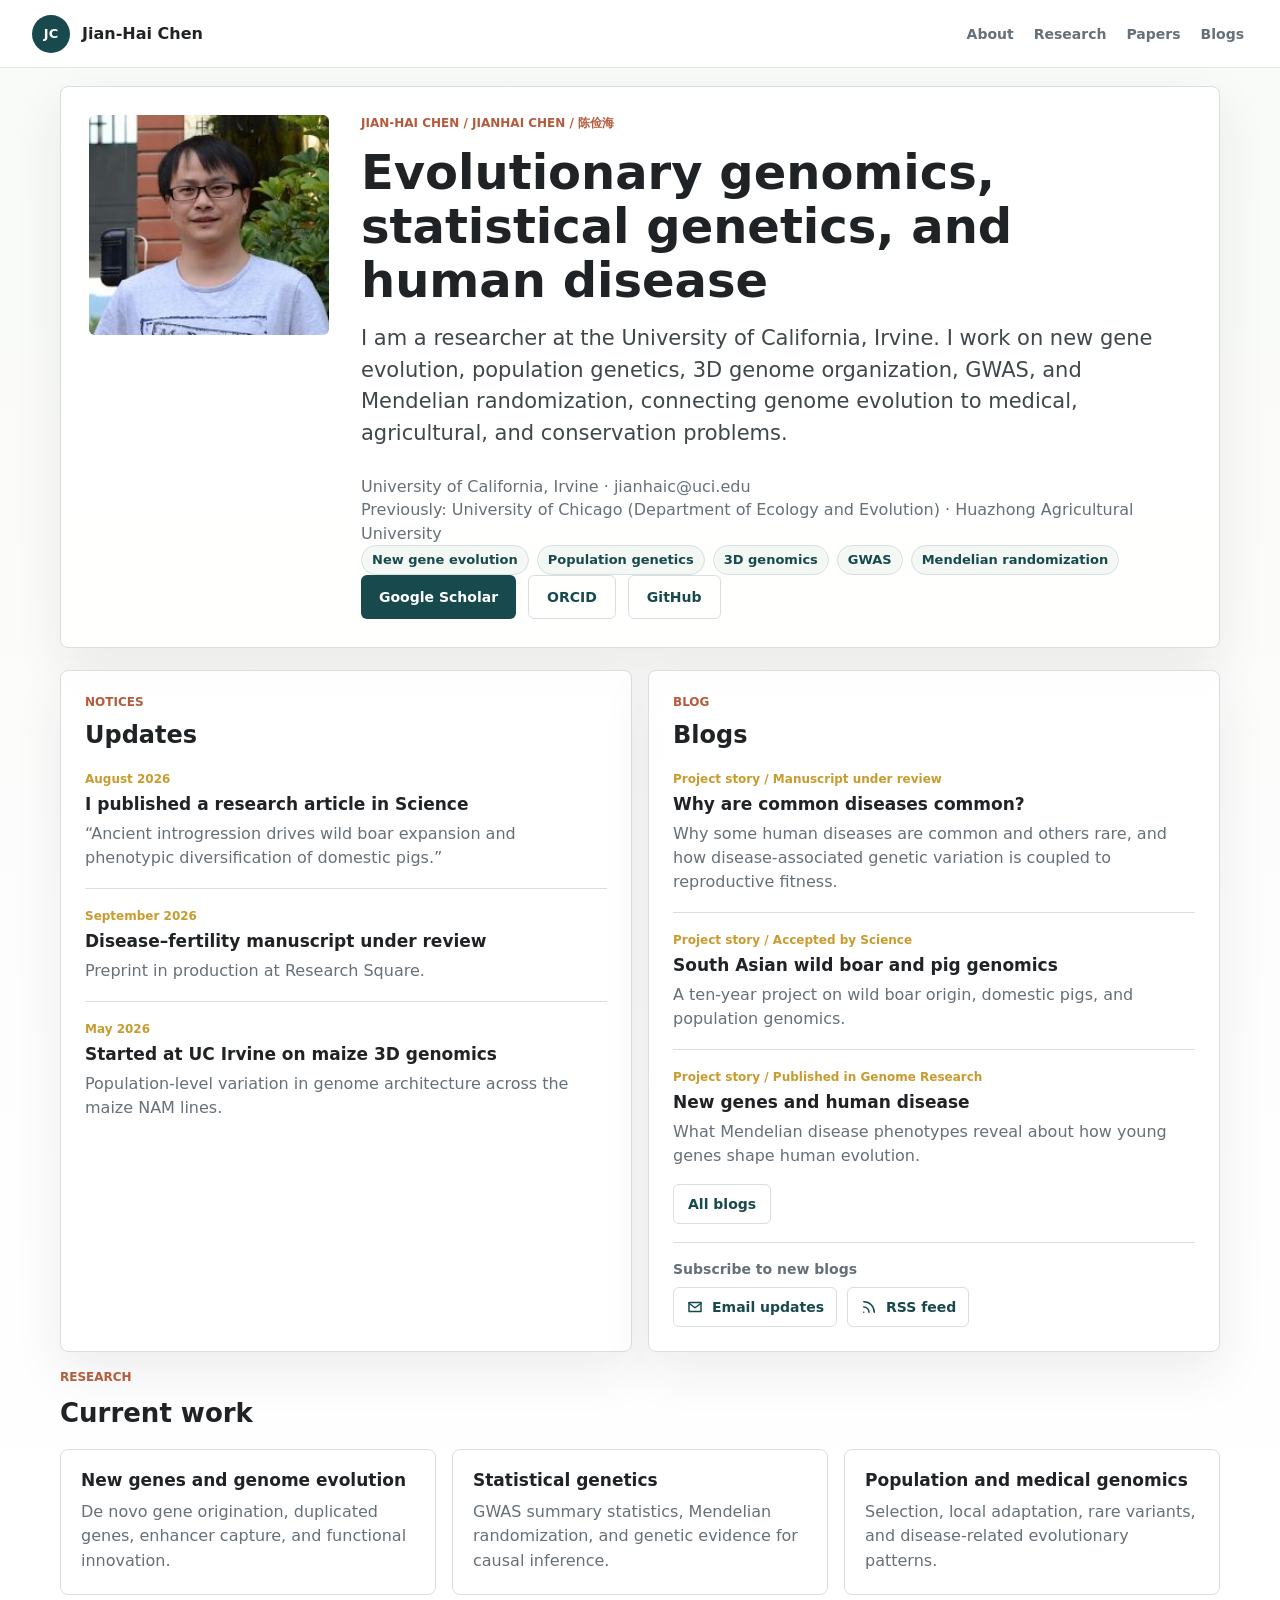
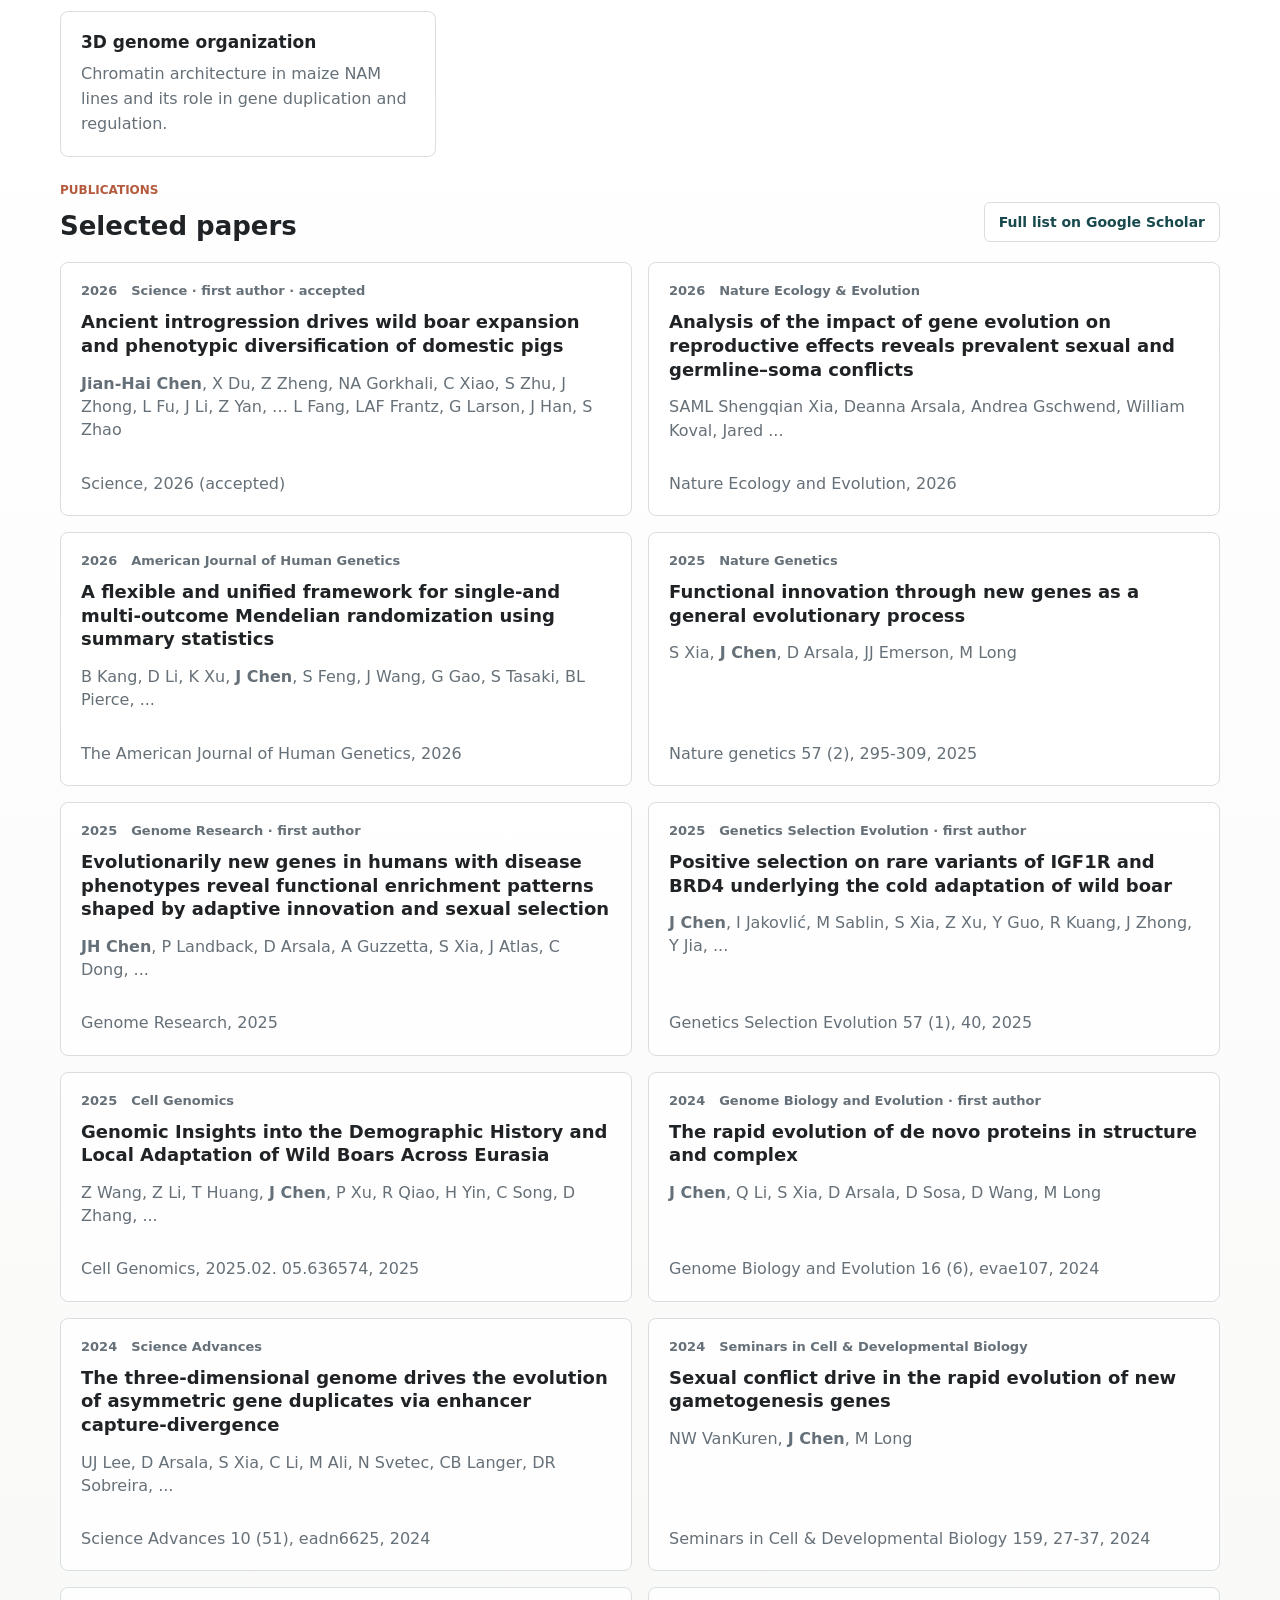
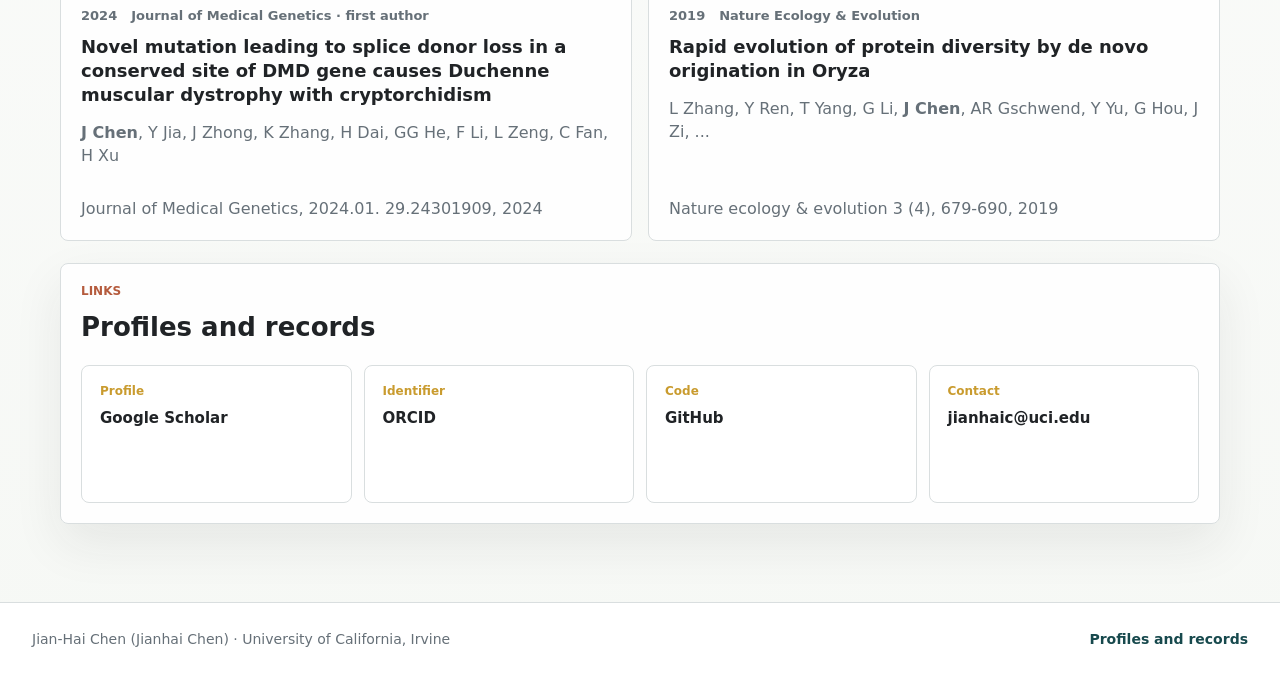
==== commit 826ebc99: "Show new genes story on homepage; sync blog Markdown sources - Add homepage blog card entry and RSS " ====
--- a/index.html
+++ b/index.html
@@ -168,6 +168,11 @@
               <h3><a href="notes/south-asian-wild-boar-and-pig.html">South Asian wild boar and pig genomics</a></h3>
               <p>A ten-year project on wild boar origin, domestic pigs, and population genomics.</p>
             </div>
+            <div class="compact-item">
+              <span>Project story / Published in Genome Research</span>
+              <h3><a href="notes/new-genes-and-human-disease.html">New genes and human disease</a></h3>
+              <p>What Mendelian disease phenotypes reveal about how young genes shape human evolution.</p>
+            </div>
           </div>
           <div class="blog-actions">
             <a class="section-link" href="notes/">All blogs</a>
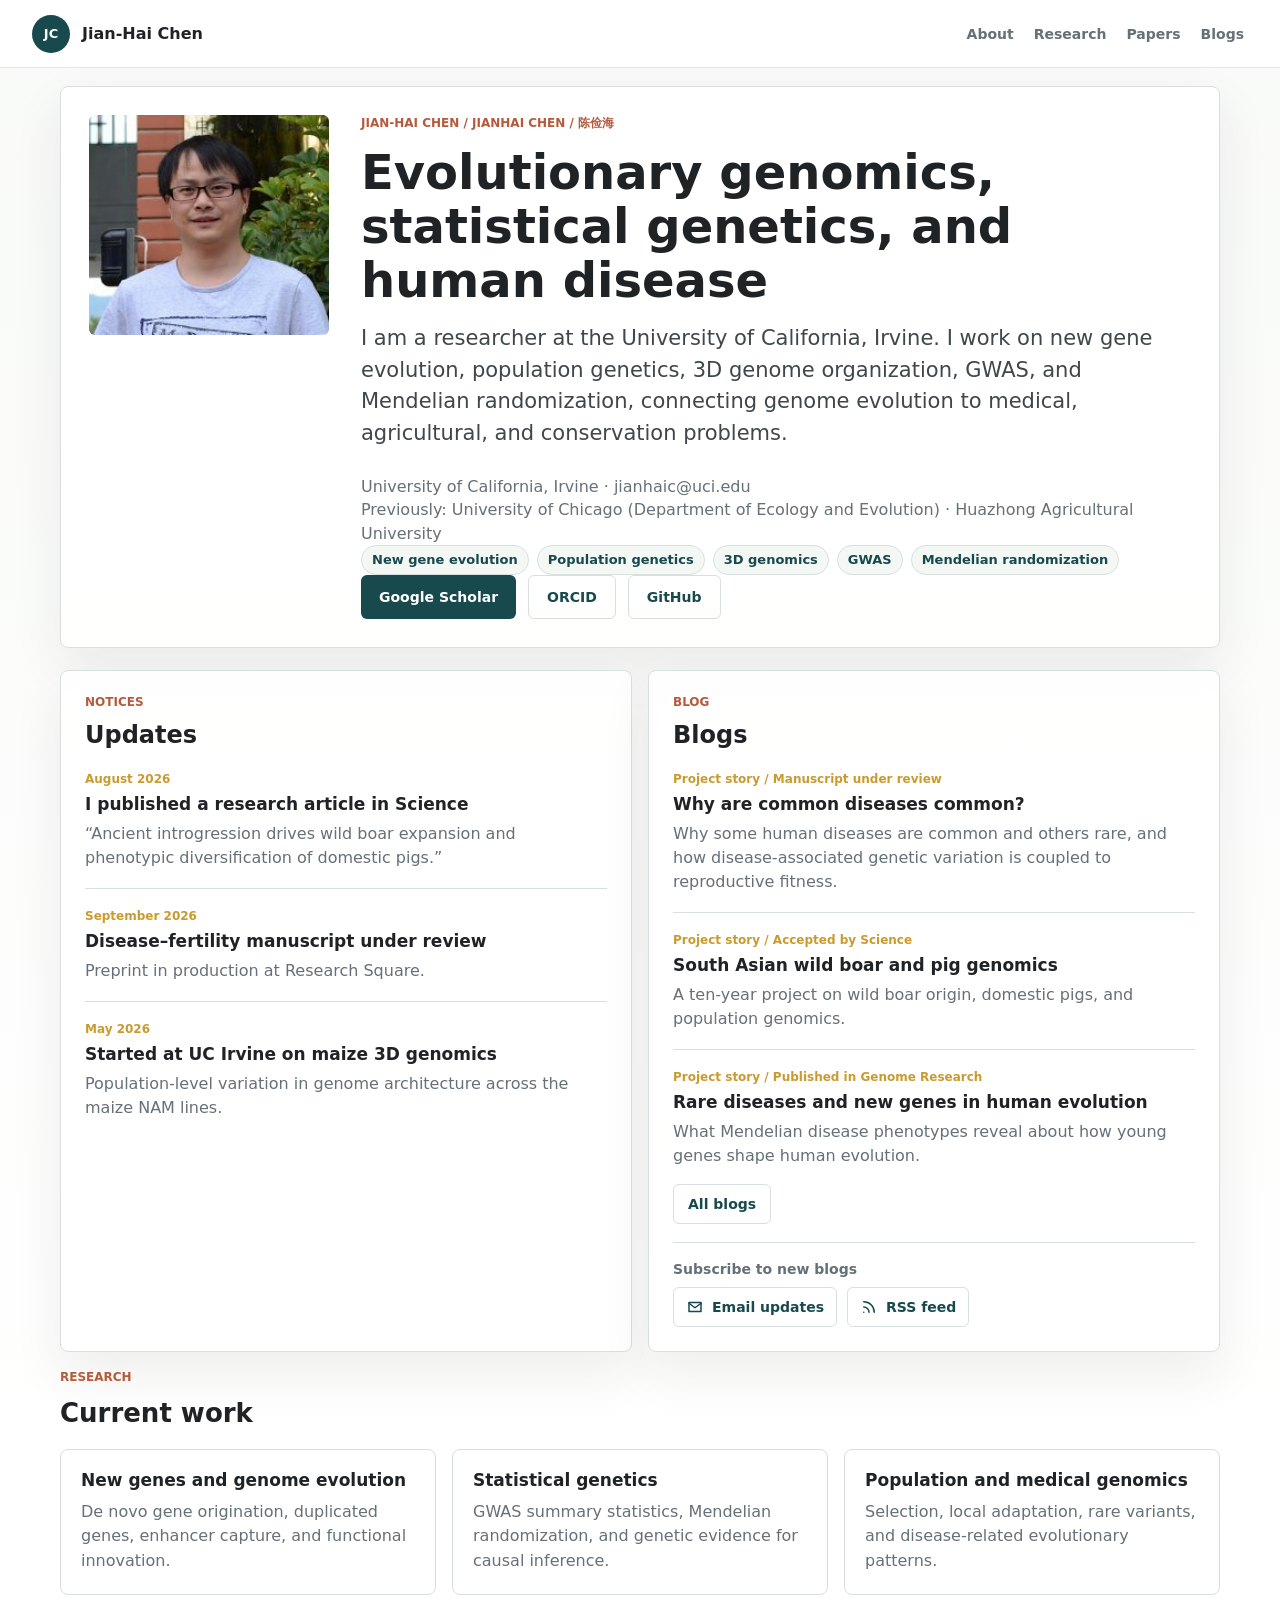
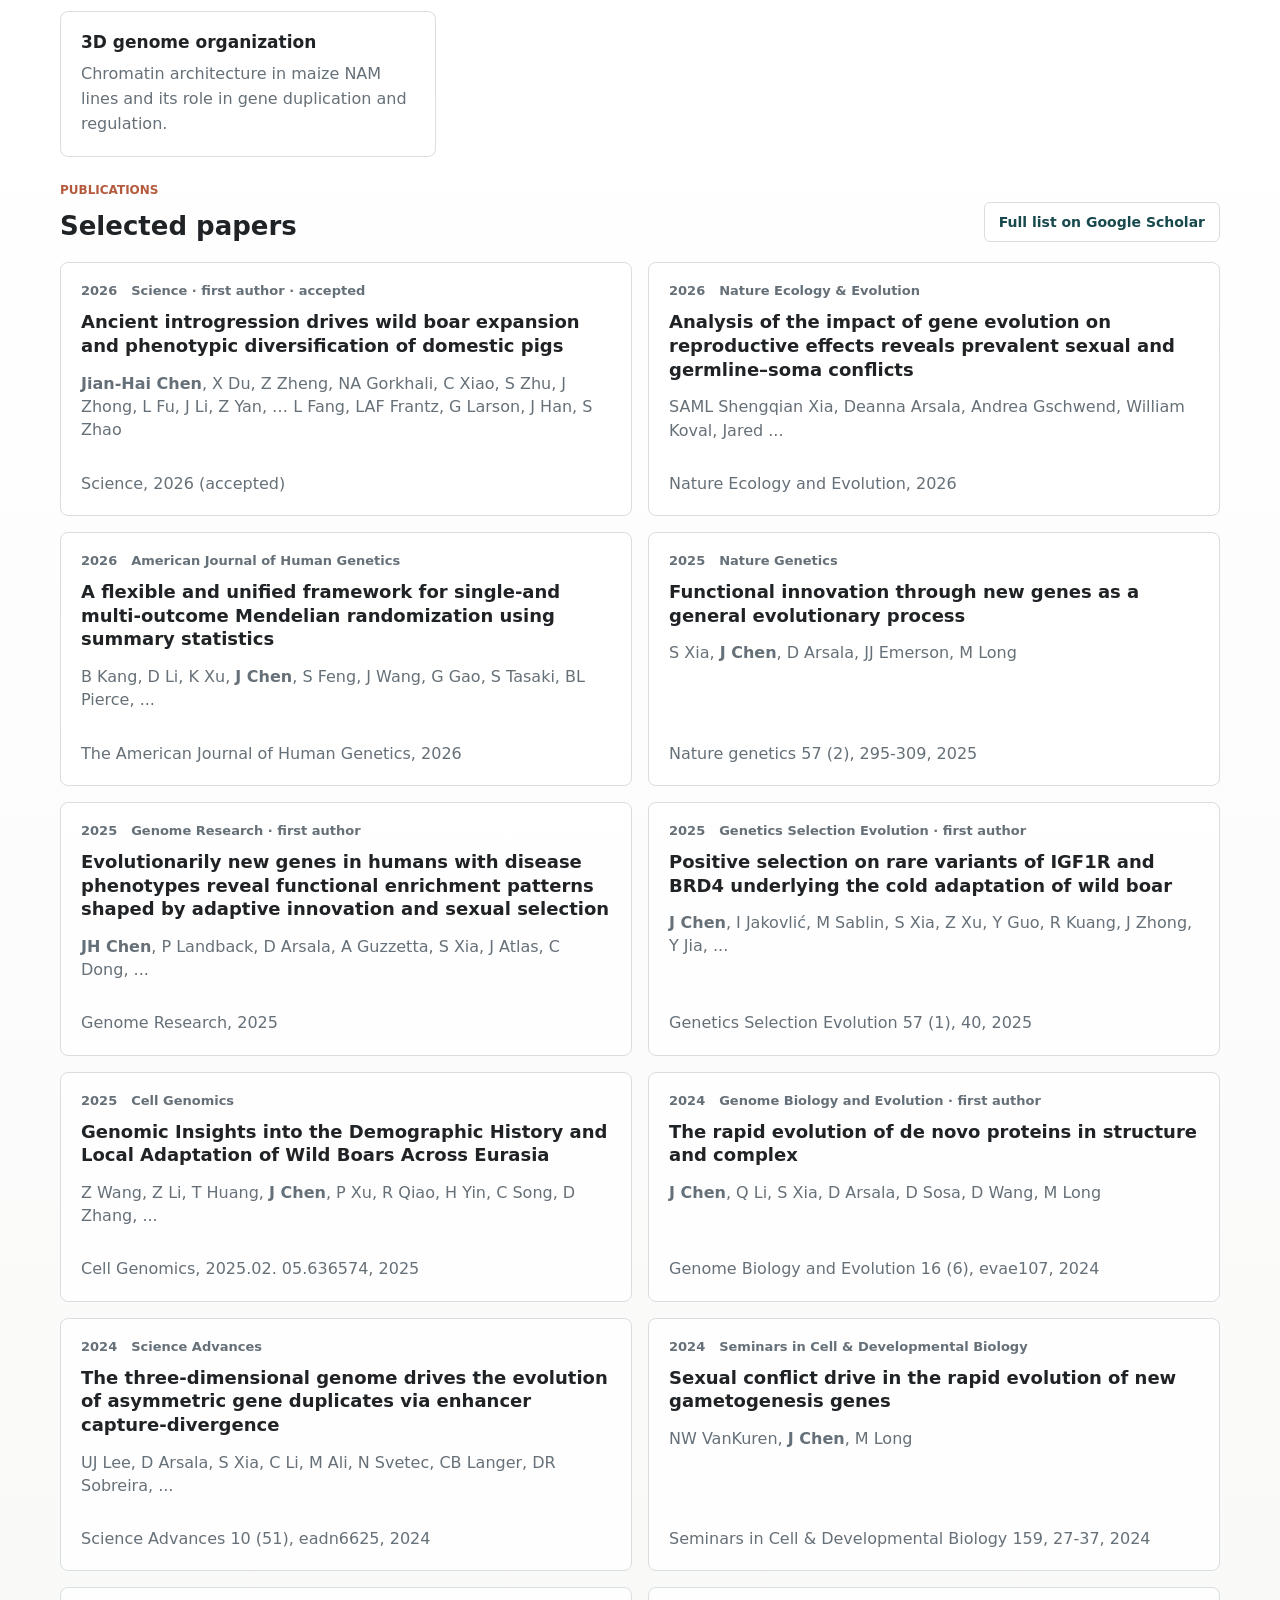
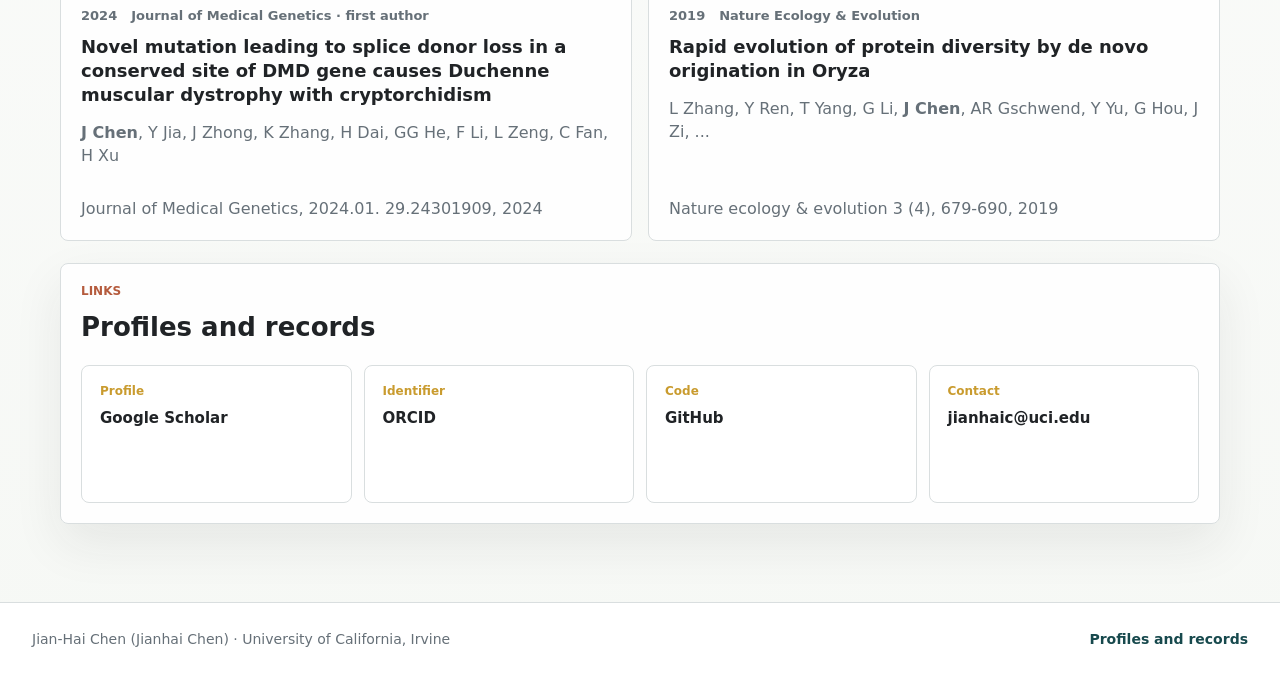
==== commit 5b81f836: "Retitle new genes story and apply revised text Co-Authored-By: Claude Opus 5.5 <noreply@anthropic.co" ====
--- a/index.html
+++ b/index.html
@@ -170,7 +170,7 @@
             </div>
             <div class="compact-item">
               <span>Project story / Published in Genome Research</span>
-              <h3><a href="notes/new-genes-and-human-disease.html">New genes and human disease</a></h3>
+              <h3><a href="notes/new-genes-and-human-disease.html">Rare diseases and new genes in human evolution</a></h3>
               <p>What Mendelian disease phenotypes reveal about how young genes shape human evolution.</p>
             </div>
           </div>
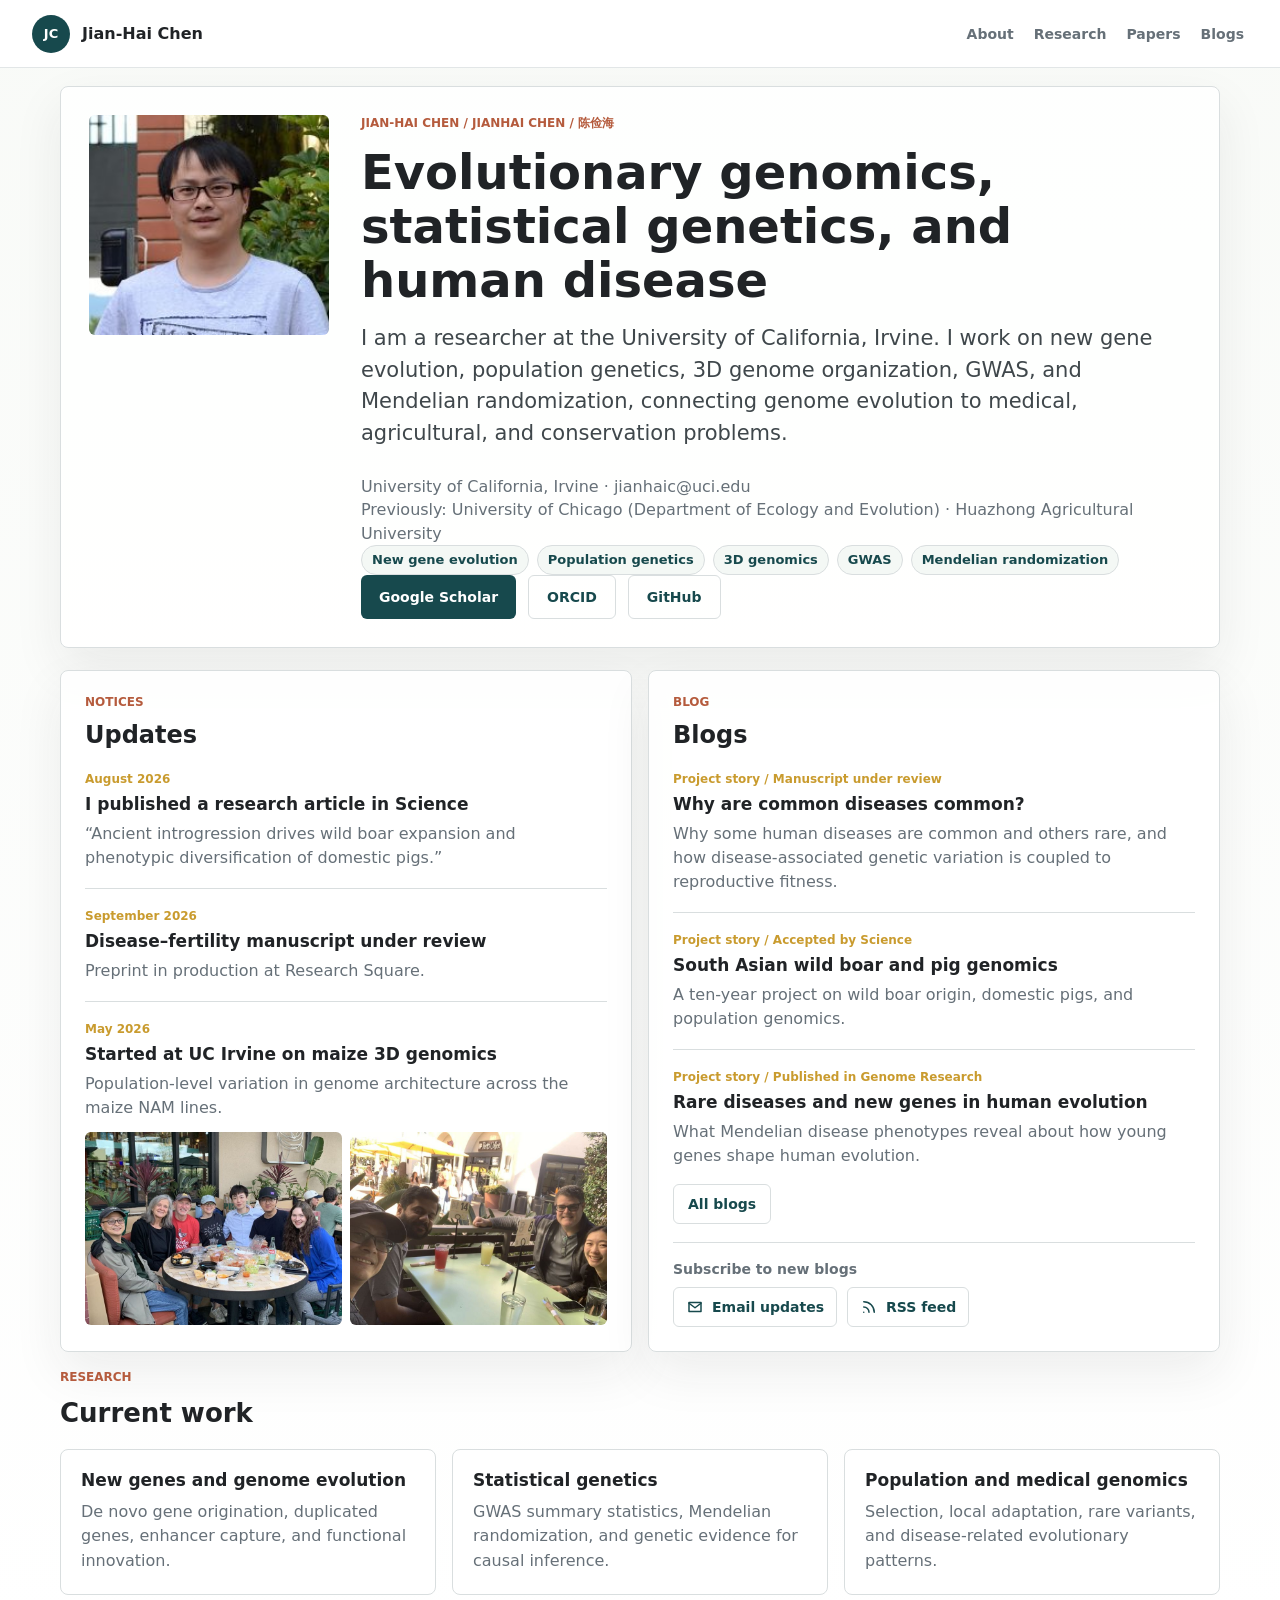
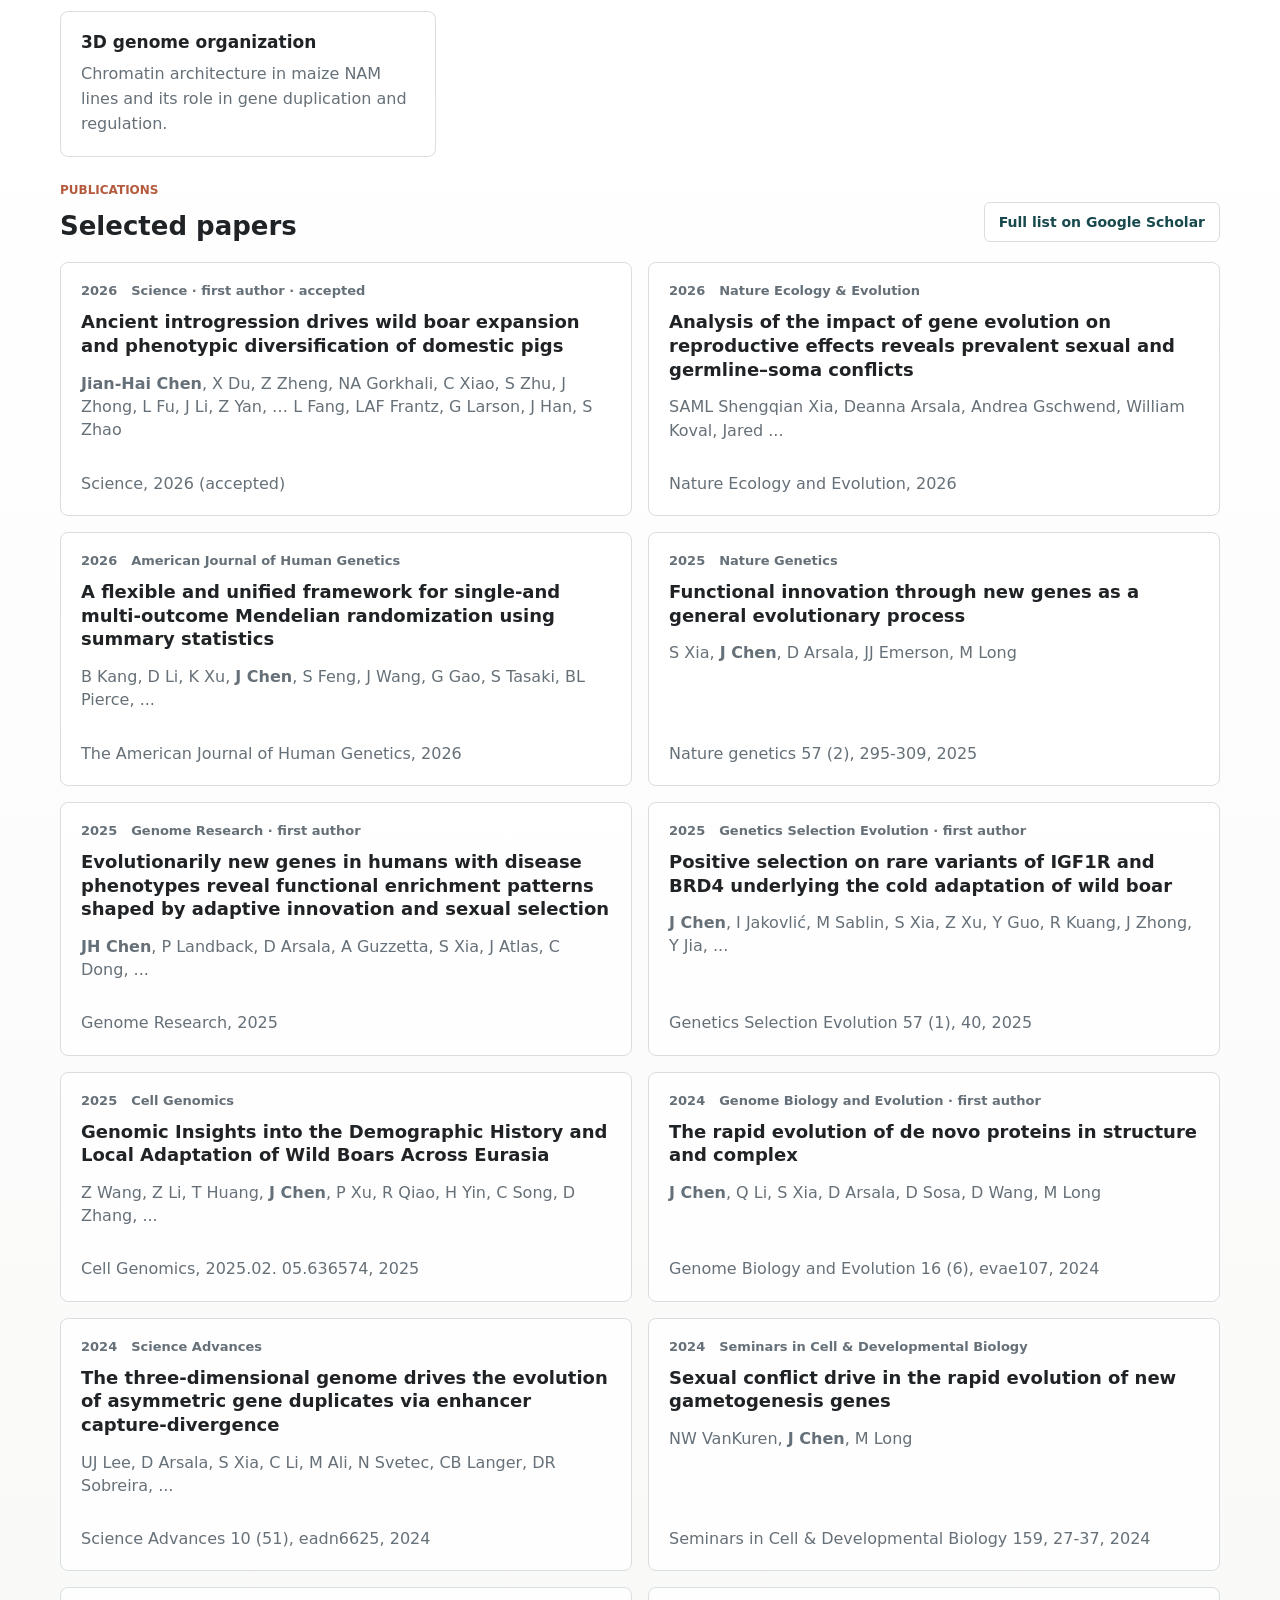
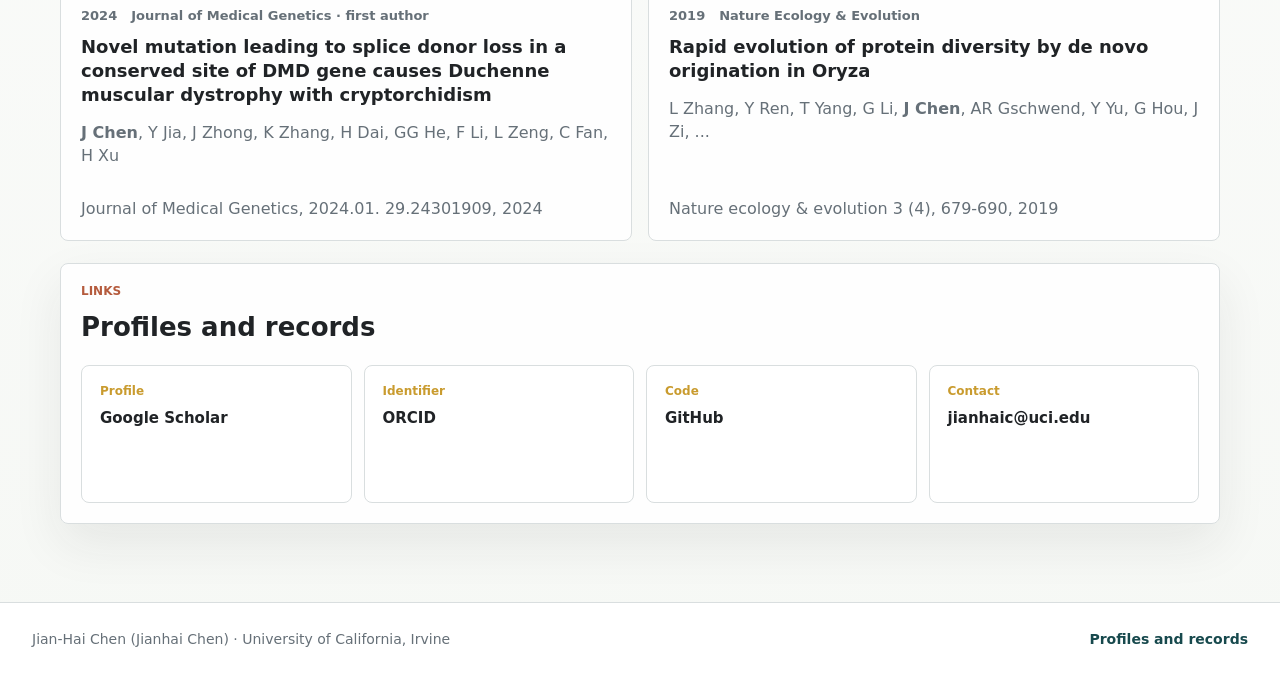
==== commit 1e3449cd: "Add UC Irvine photos to May 2026 homepage update Co-Authored-By: Claude Opus 5.5 <noreply@anthropic." ====
--- a/index.html
+++ b/index.html
@@ -23,7 +23,7 @@
     <meta property="og:image" content="https://jianhaichen.github.io/assets/profile.jpg">
     <meta name="twitter:card" content="summary">
     <link rel="alternate" type="application/rss+xml" title="Jian-Hai Chen Blogs" href="feed.xml">
-    <link rel="stylesheet" href="styles.css?v=20260829">
+    <link rel="stylesheet" href="styles.css?v=20260925">
     <script type="application/ld+json">
 {
   "@context": "https://schema.org",
@@ -145,6 +145,10 @@
               <span>May 2026</span>
               <h3>Started at UC Irvine on maize 3D genomics</h3>
               <p>Population-level variation in genome architecture across the maize NAM lines.</p>
+              <div class="news-photos">
+                <img src="assets/news/uci-2026-lab-dinner.jpg" alt="With colleagues at UC Irvine" loading="lazy">
+                <img src="assets/news/uci-2026-lunch.jpg" alt="Lunch with colleagues at UC Irvine" loading="lazy">
+              </div>
             </div>
           </div>
         </article>
--- a/styles.css
+++ b/styles.css
@@ -1156,3 +1156,51 @@
 .edit-bar a:hover {
   border-color: var(--accent);
 }
+
+.note-figure {
+  float: right;
+  width: 42%;
+  margin: 6px 0 16px 28px;
+}
+
+@media (max-width: 700px) {
+  .note-figure {
+    float: none;
+    width: 100%;
+    margin: 20px 0 24px;
+  }
+}
+
+.note-page h2,
+.note-page h3 {
+  clear: both;
+}
+
+.note-figure img {
+  display: block;
+  width: 100%;
+  height: auto;
+  border-radius: 8px;
+}
+
+.note-figure figcaption {
+  margin-top: 8px;
+  color: var(--muted);
+  font-size: 13px;
+  line-height: 1.5;
+}
+
+.news-photos {
+  display: grid;
+  grid-template-columns: 1fr 1fr;
+  gap: 8px;
+  margin-top: 12px;
+}
+
+.news-photos img {
+  display: block;
+  width: 100%;
+  aspect-ratio: 4 / 3;
+  object-fit: cover;
+  border-radius: 6px;
+}
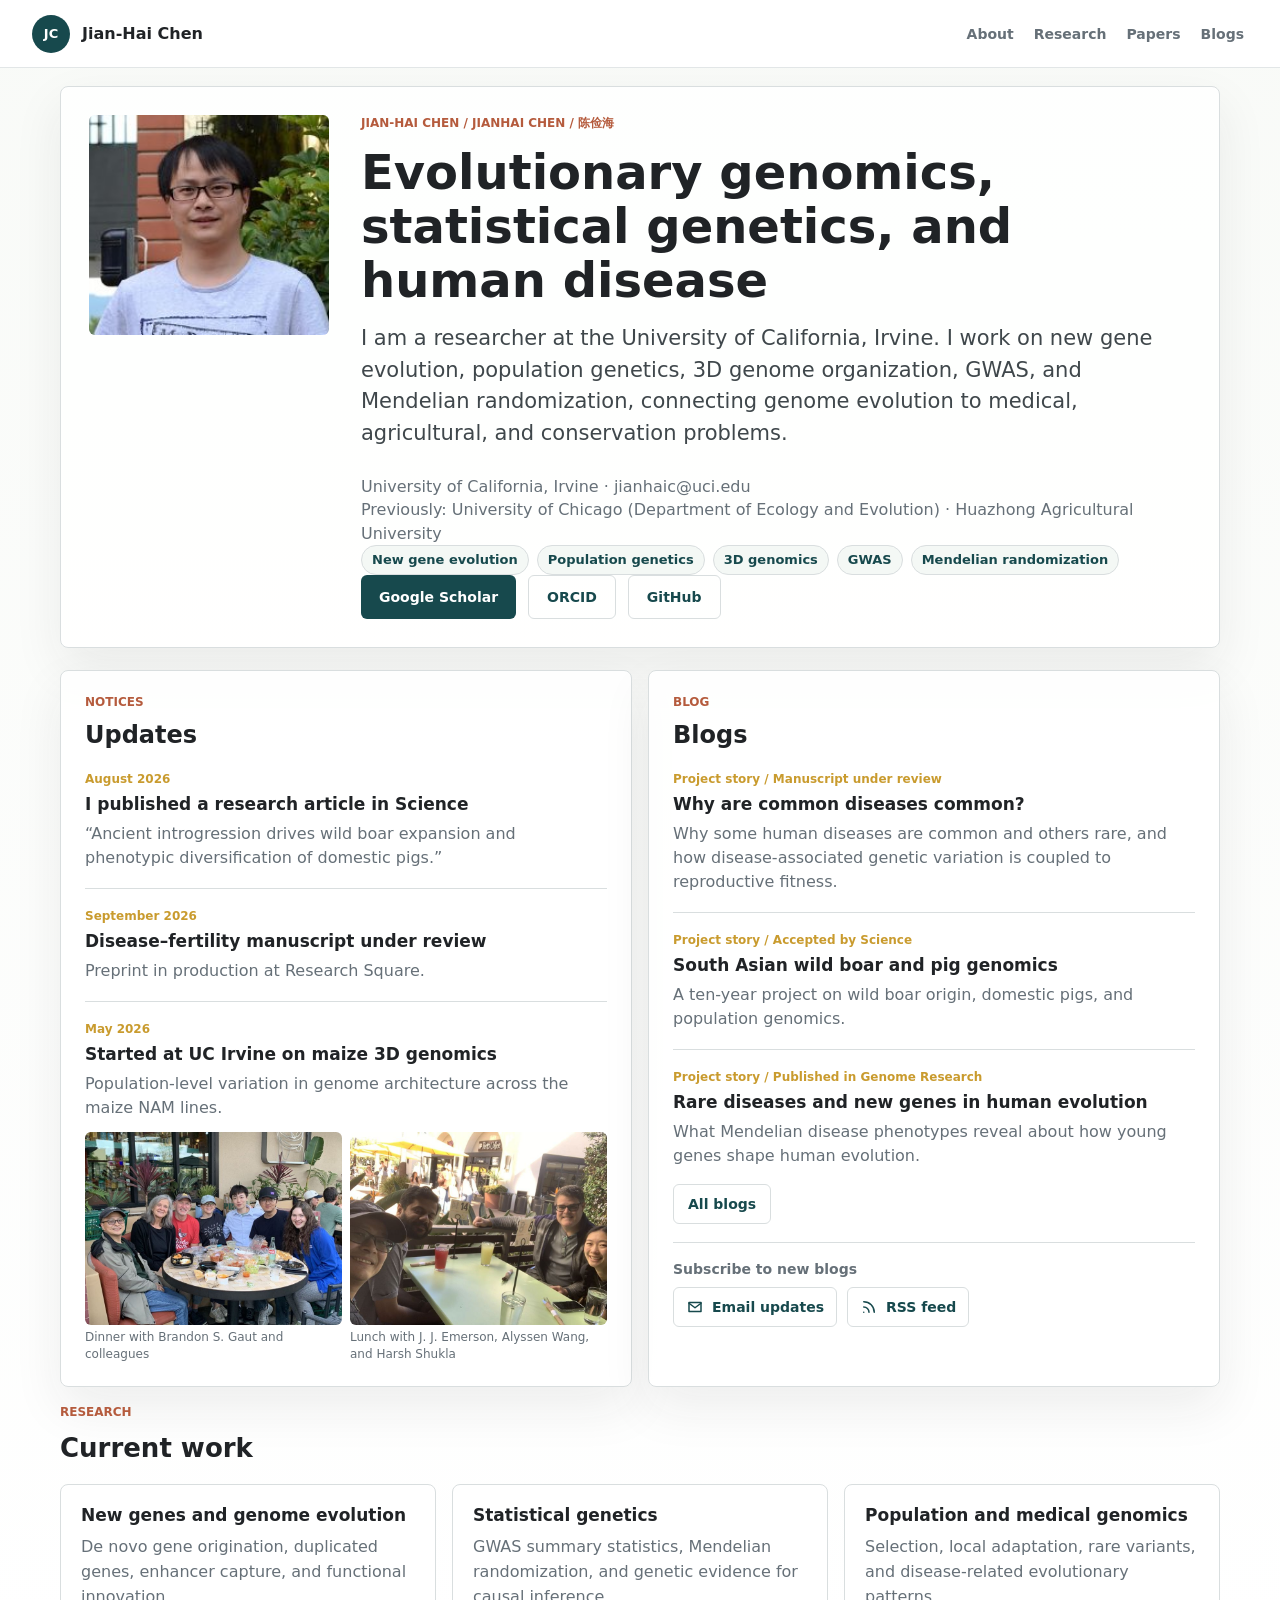
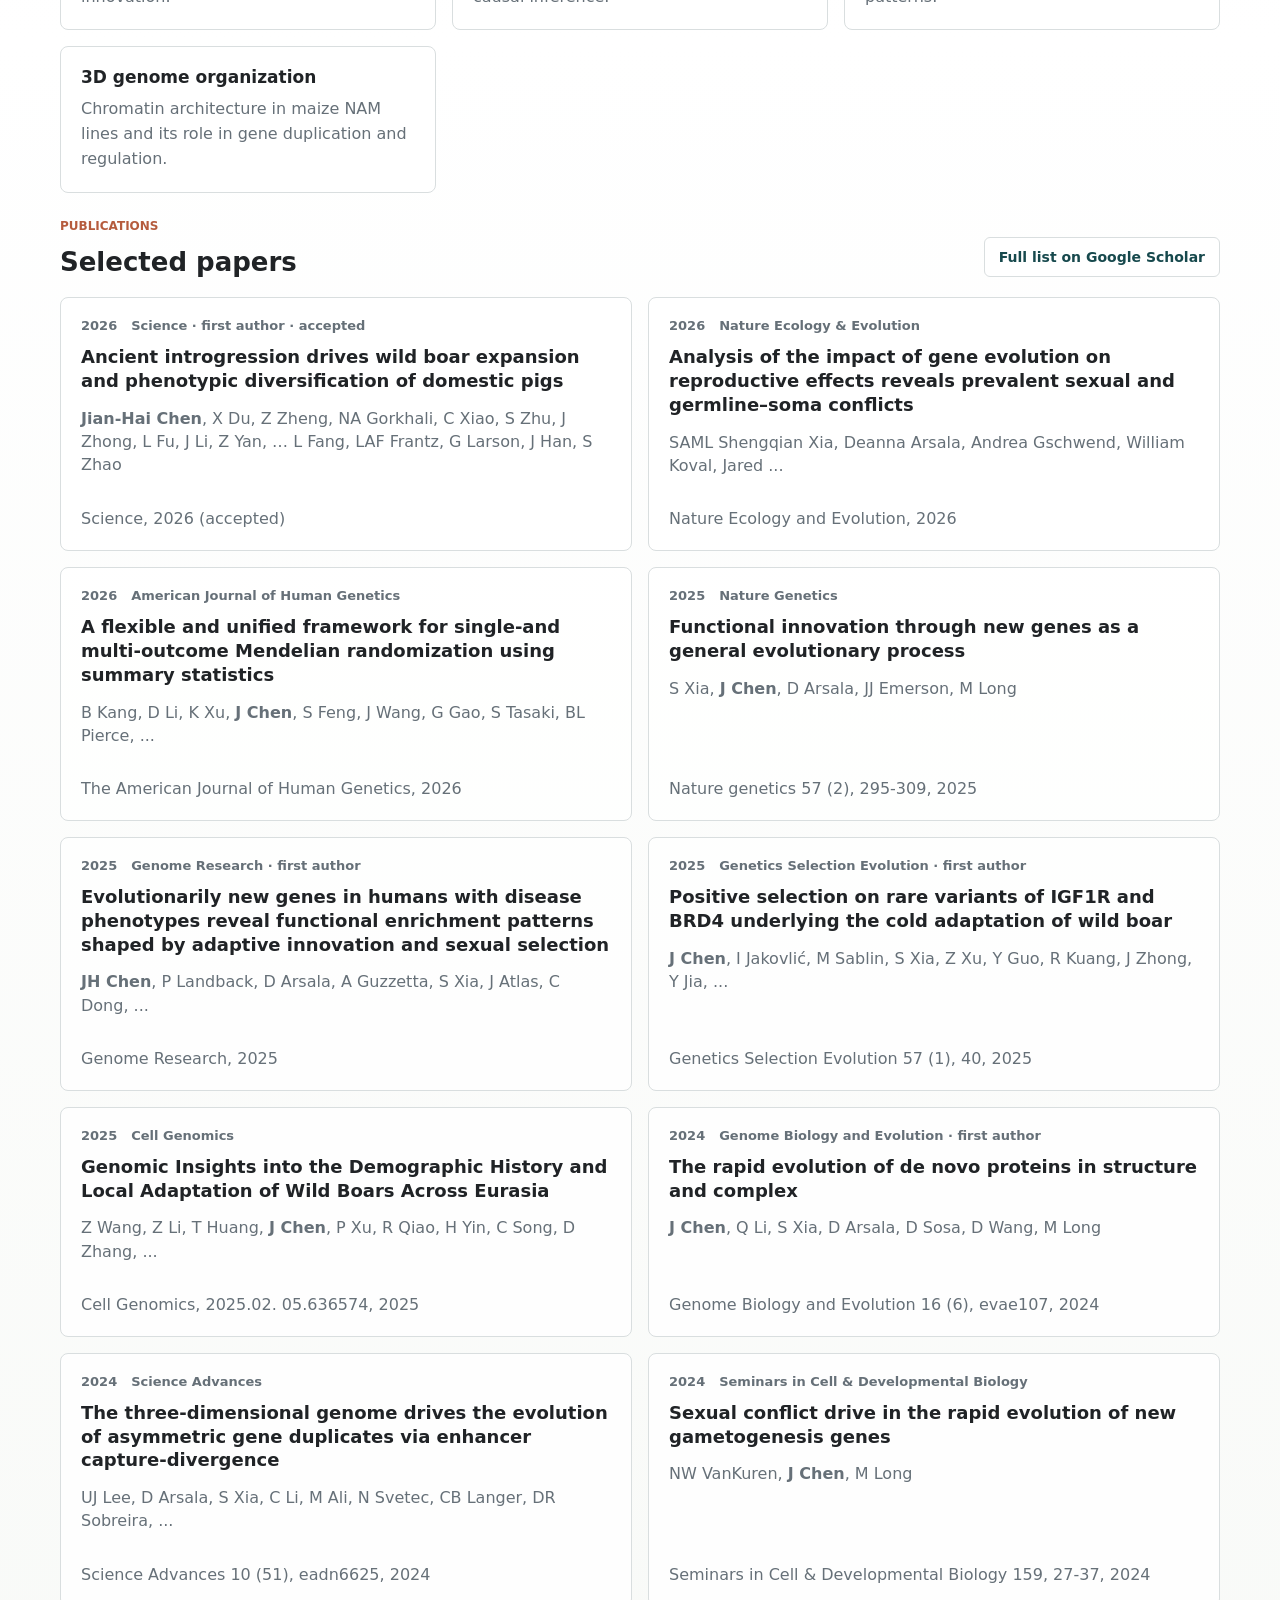
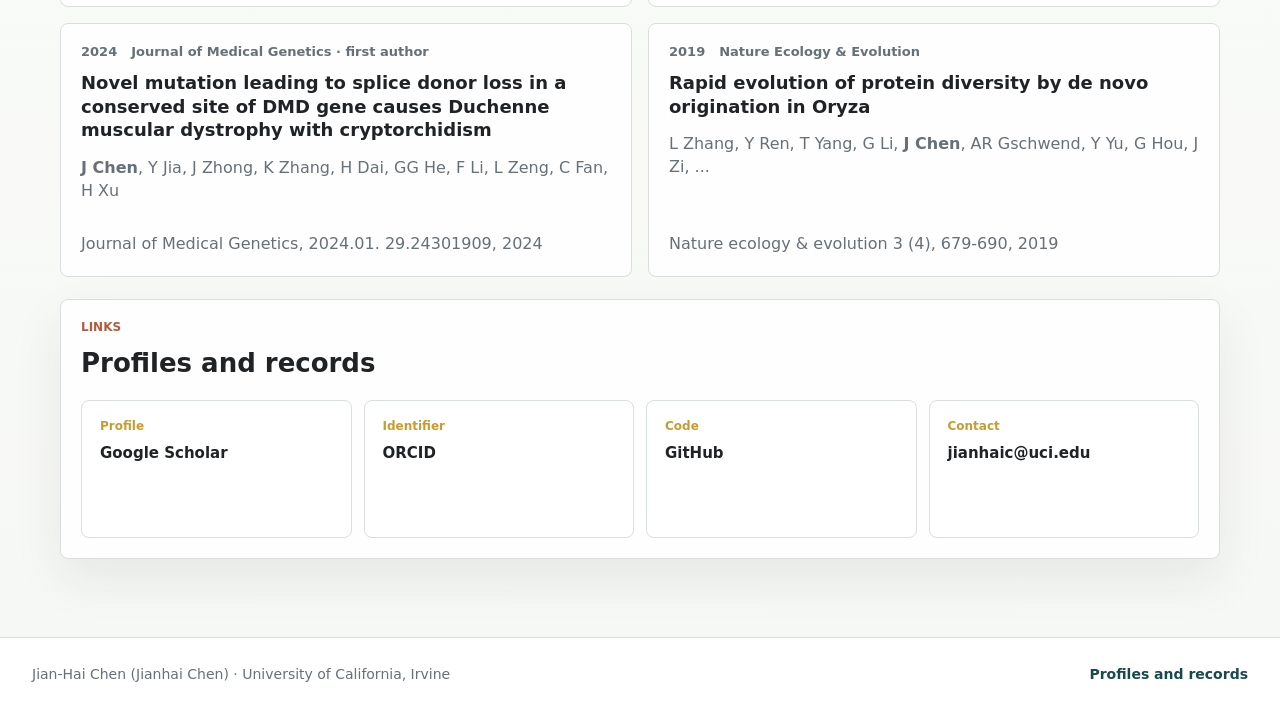
==== commit 3ee7e369: "Caption UC Irvine photos on homepage Co-Authored-By: Claude Opus 5.5 <noreply@anthropic.com> Claude-" ====
--- a/index.html
+++ b/index.html
@@ -146,8 +146,14 @@
               <h3>Started at UC Irvine on maize 3D genomics</h3>
               <p>Population-level variation in genome architecture across the maize NAM lines.</p>
               <div class="news-photos">
-                <img src="assets/news/uci-2026-lab-dinner.jpg" alt="With colleagues at UC Irvine" loading="lazy">
-                <img src="assets/news/uci-2026-lunch.jpg" alt="Lunch with colleagues at UC Irvine" loading="lazy">
+                <figure>
+                  <img src="assets/news/uci-2026-lab-dinner.jpg" alt="Dinner with Brandon S. Gaut and colleagues" loading="lazy">
+                  <figcaption>Dinner with Brandon S. Gaut and colleagues</figcaption>
+                </figure>
+                <figure>
+                  <img src="assets/news/uci-2026-lunch.jpg" alt="Lunch with J. J. Emerson, Alyssen Wang, and Harsh Shukla" loading="lazy">
+                  <figcaption>Lunch with J. J. Emerson, Alyssen Wang, and Harsh Shukla</figcaption>
+                </figure>
               </div>
             </div>
           </div>
--- a/styles.css
+++ b/styles.css
@@ -1197,6 +1197,17 @@
   margin-top: 12px;
 }
 
+.news-photos figure {
+  margin: 0;
+}
+
+.news-photos figcaption {
+  margin-top: 4px;
+  color: var(--muted);
+  font-size: 12px;
+  line-height: 1.4;
+}
+
 .news-photos img {
   display: block;
   width: 100%;
